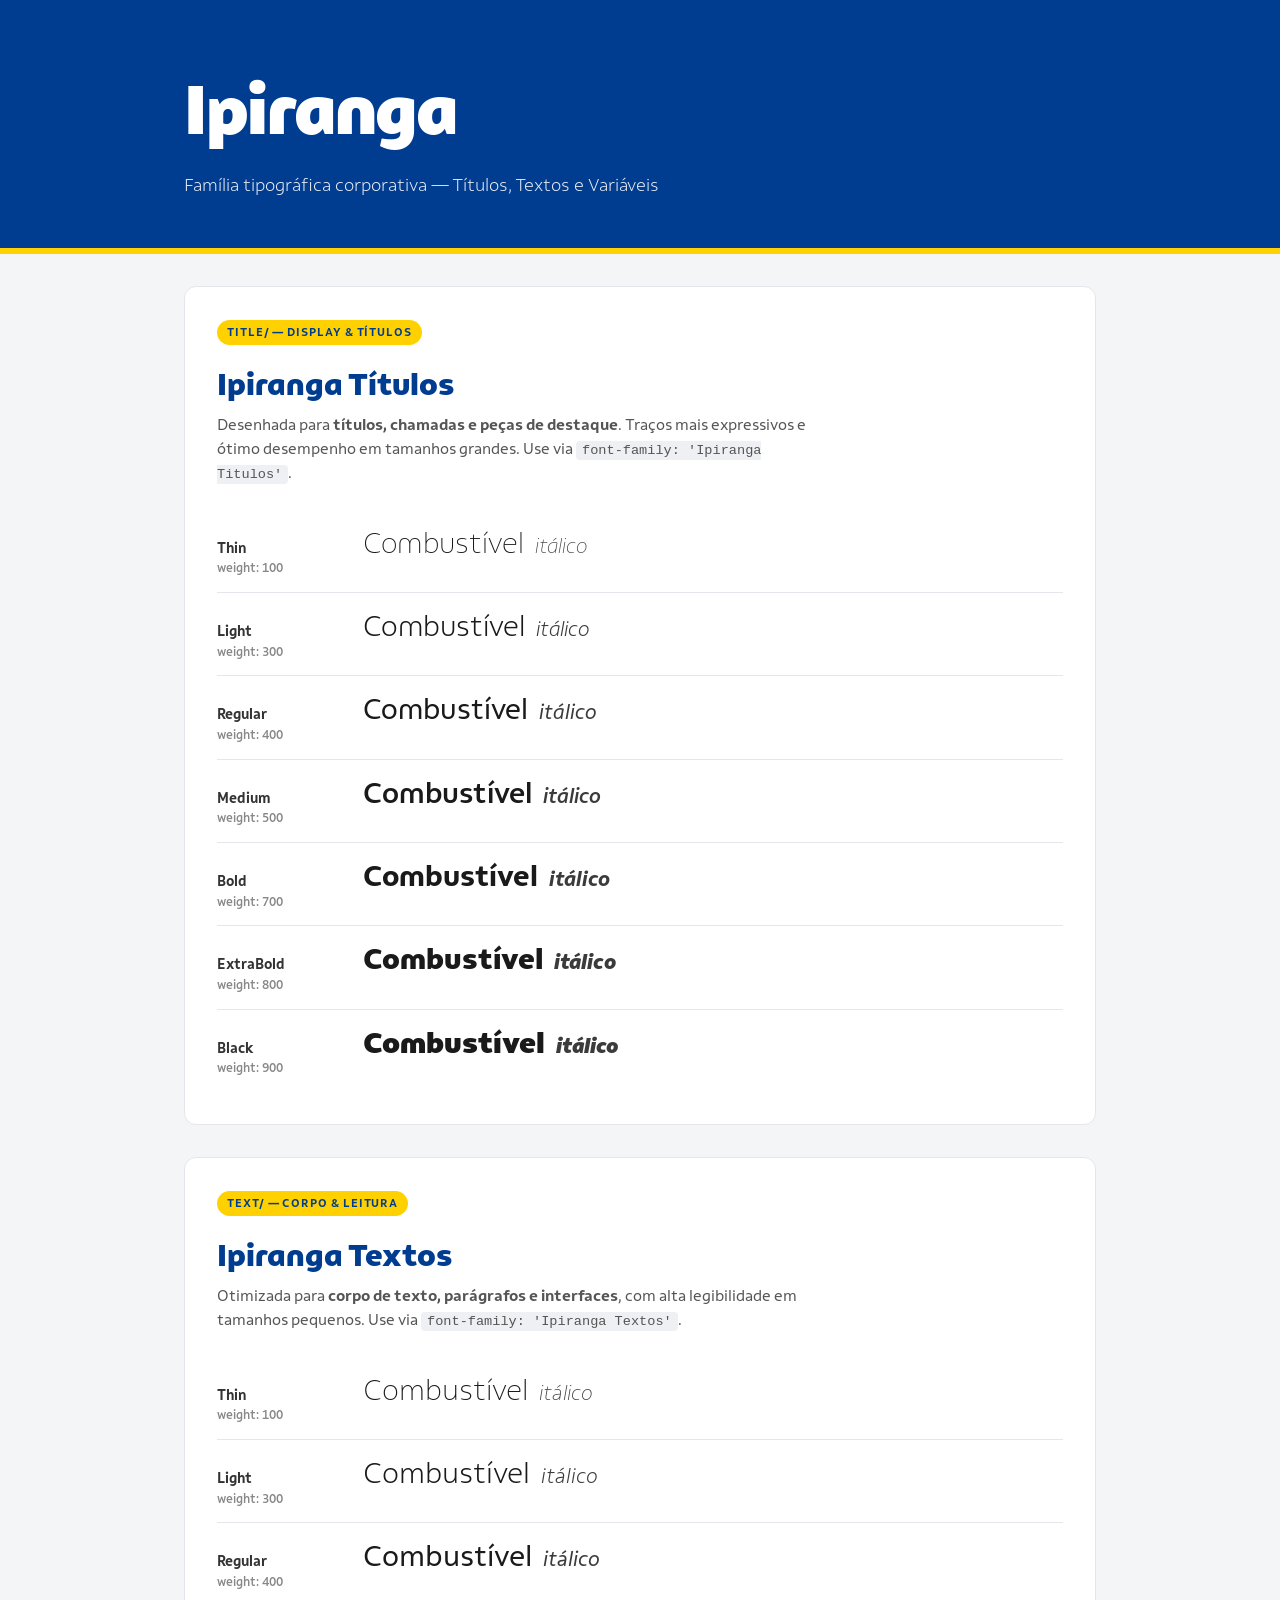
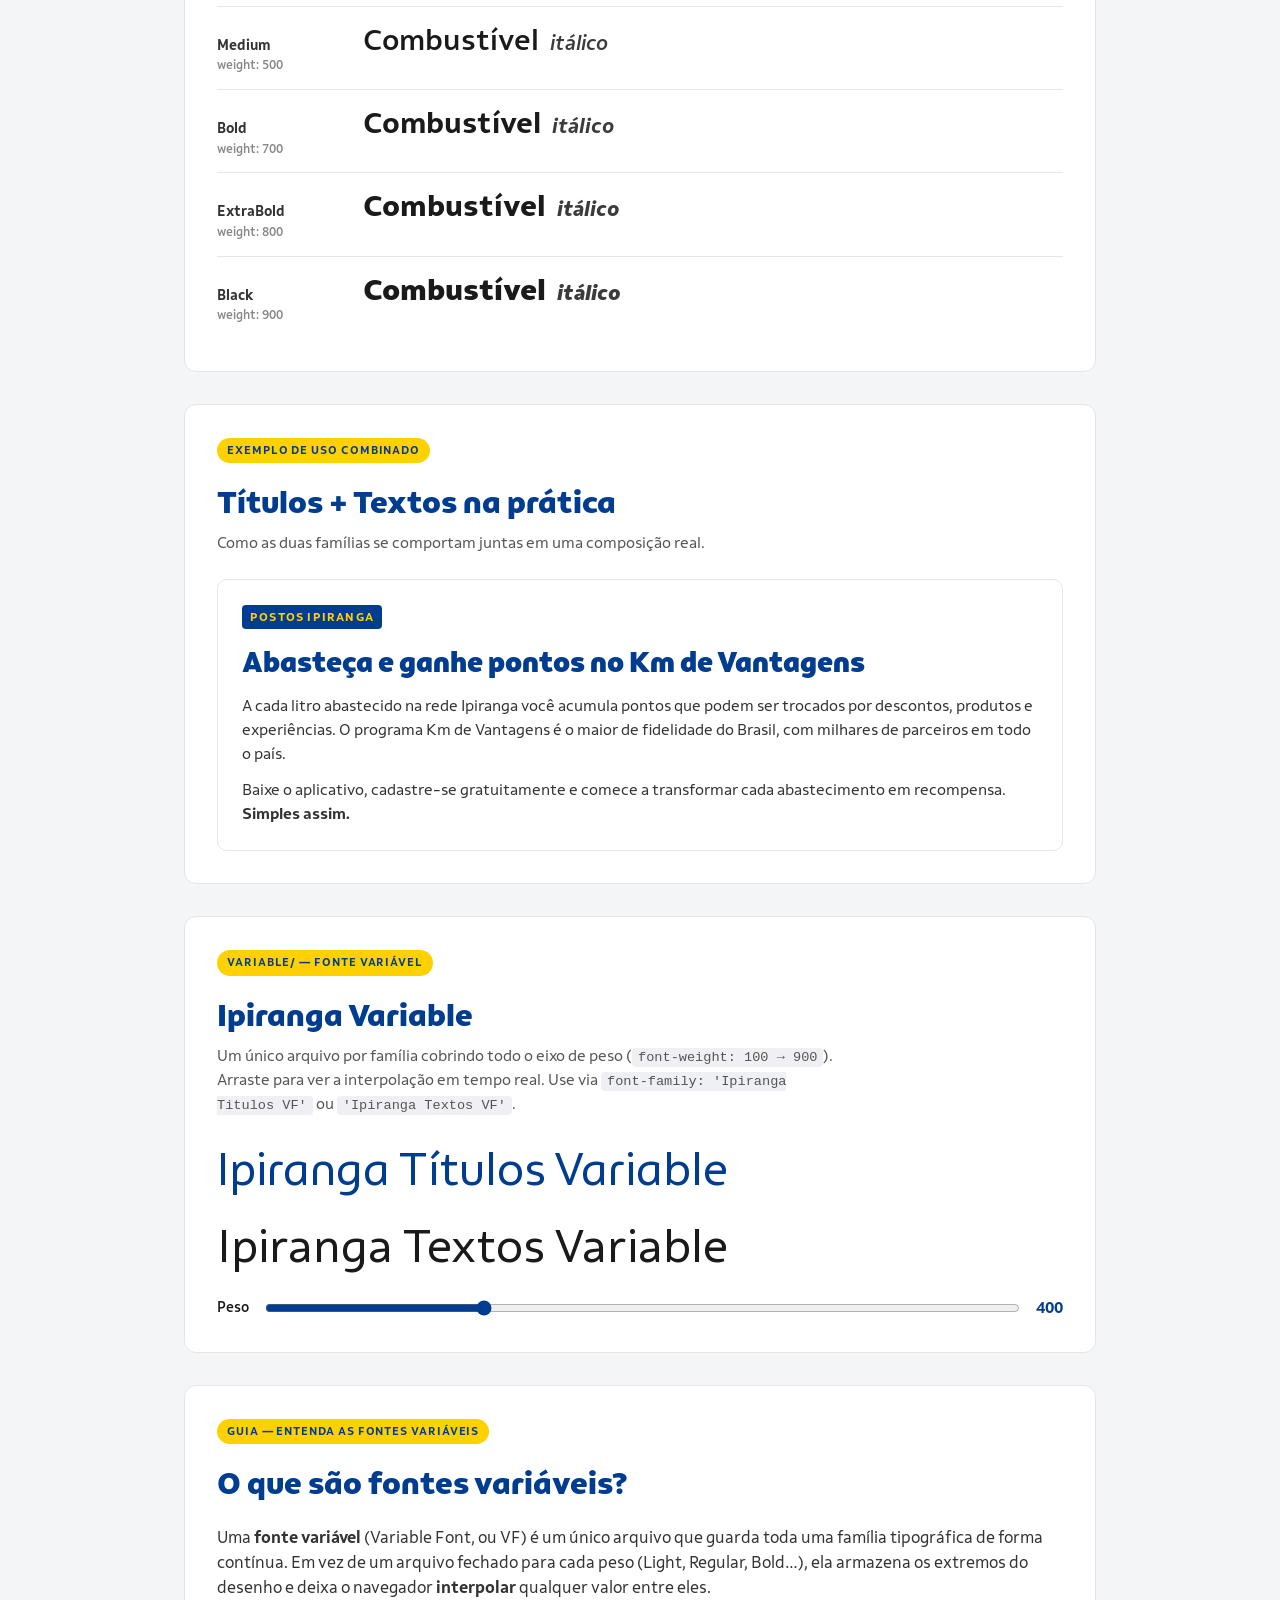
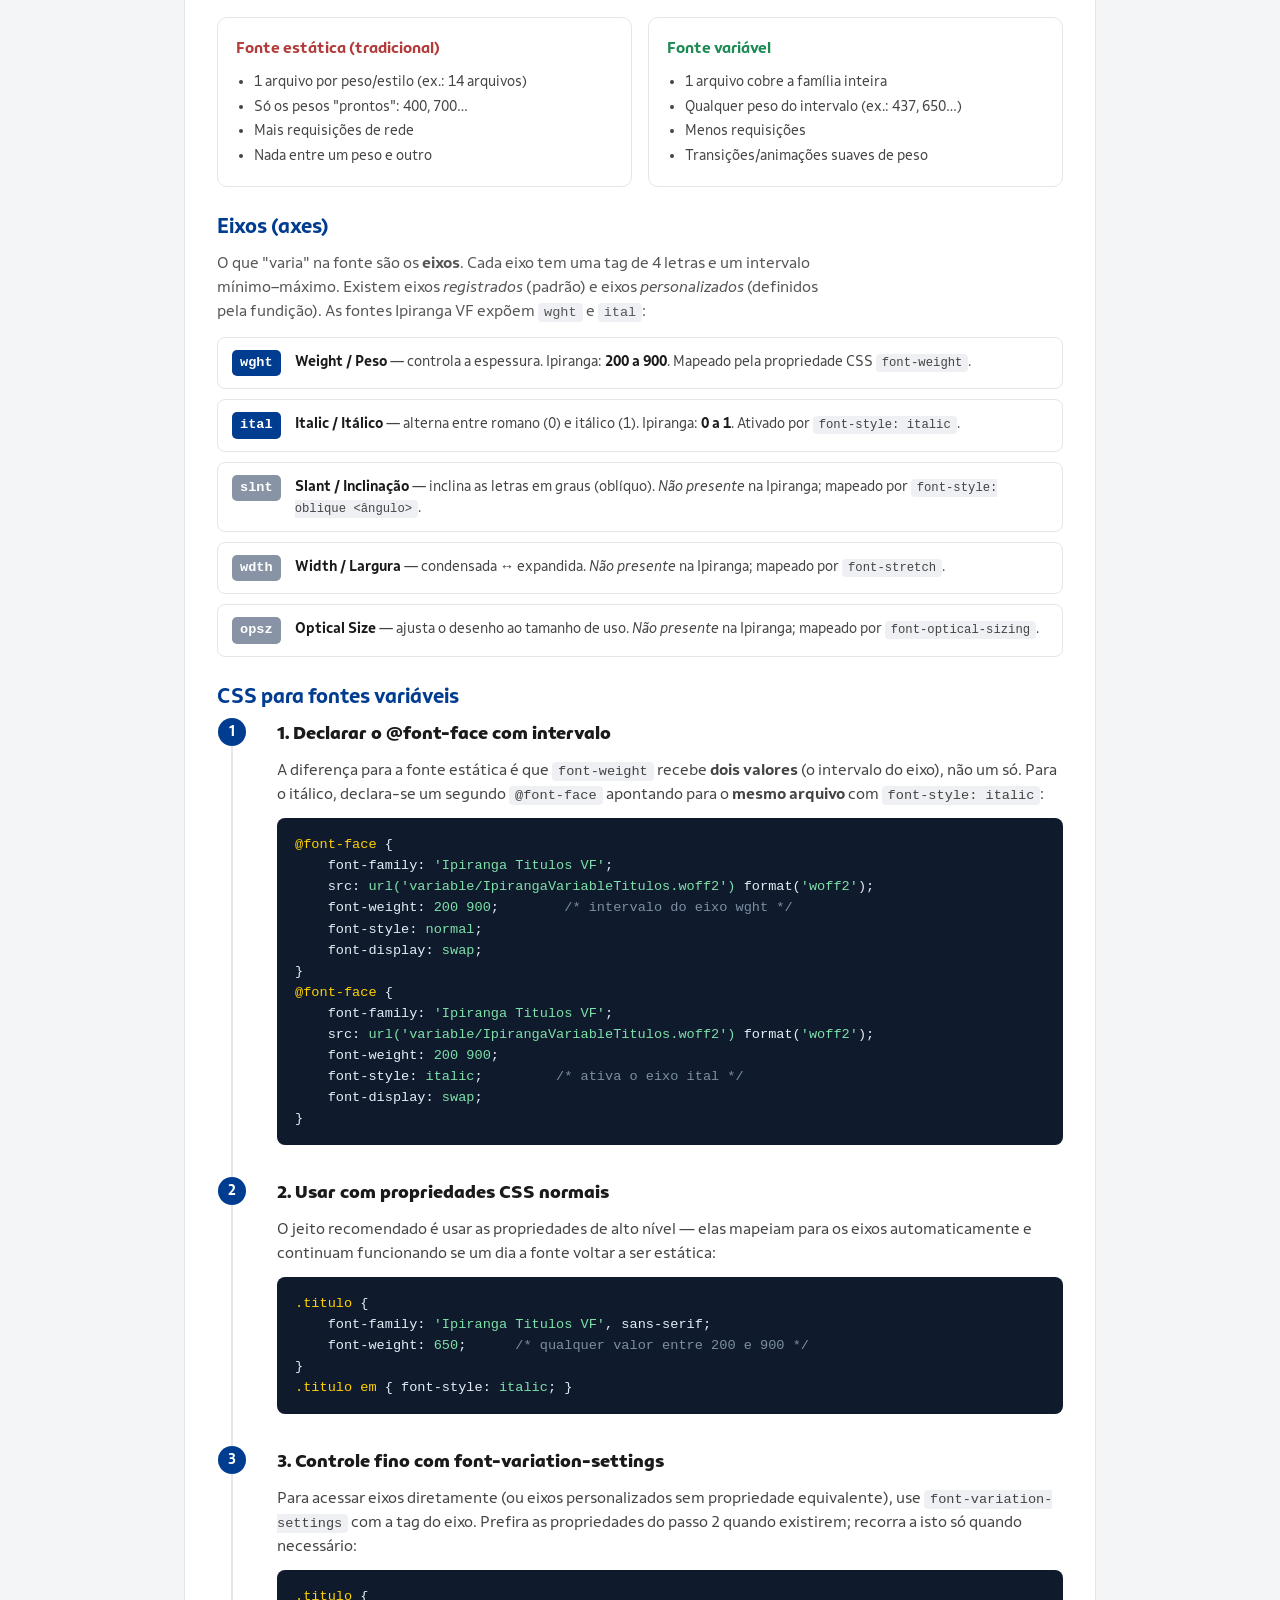
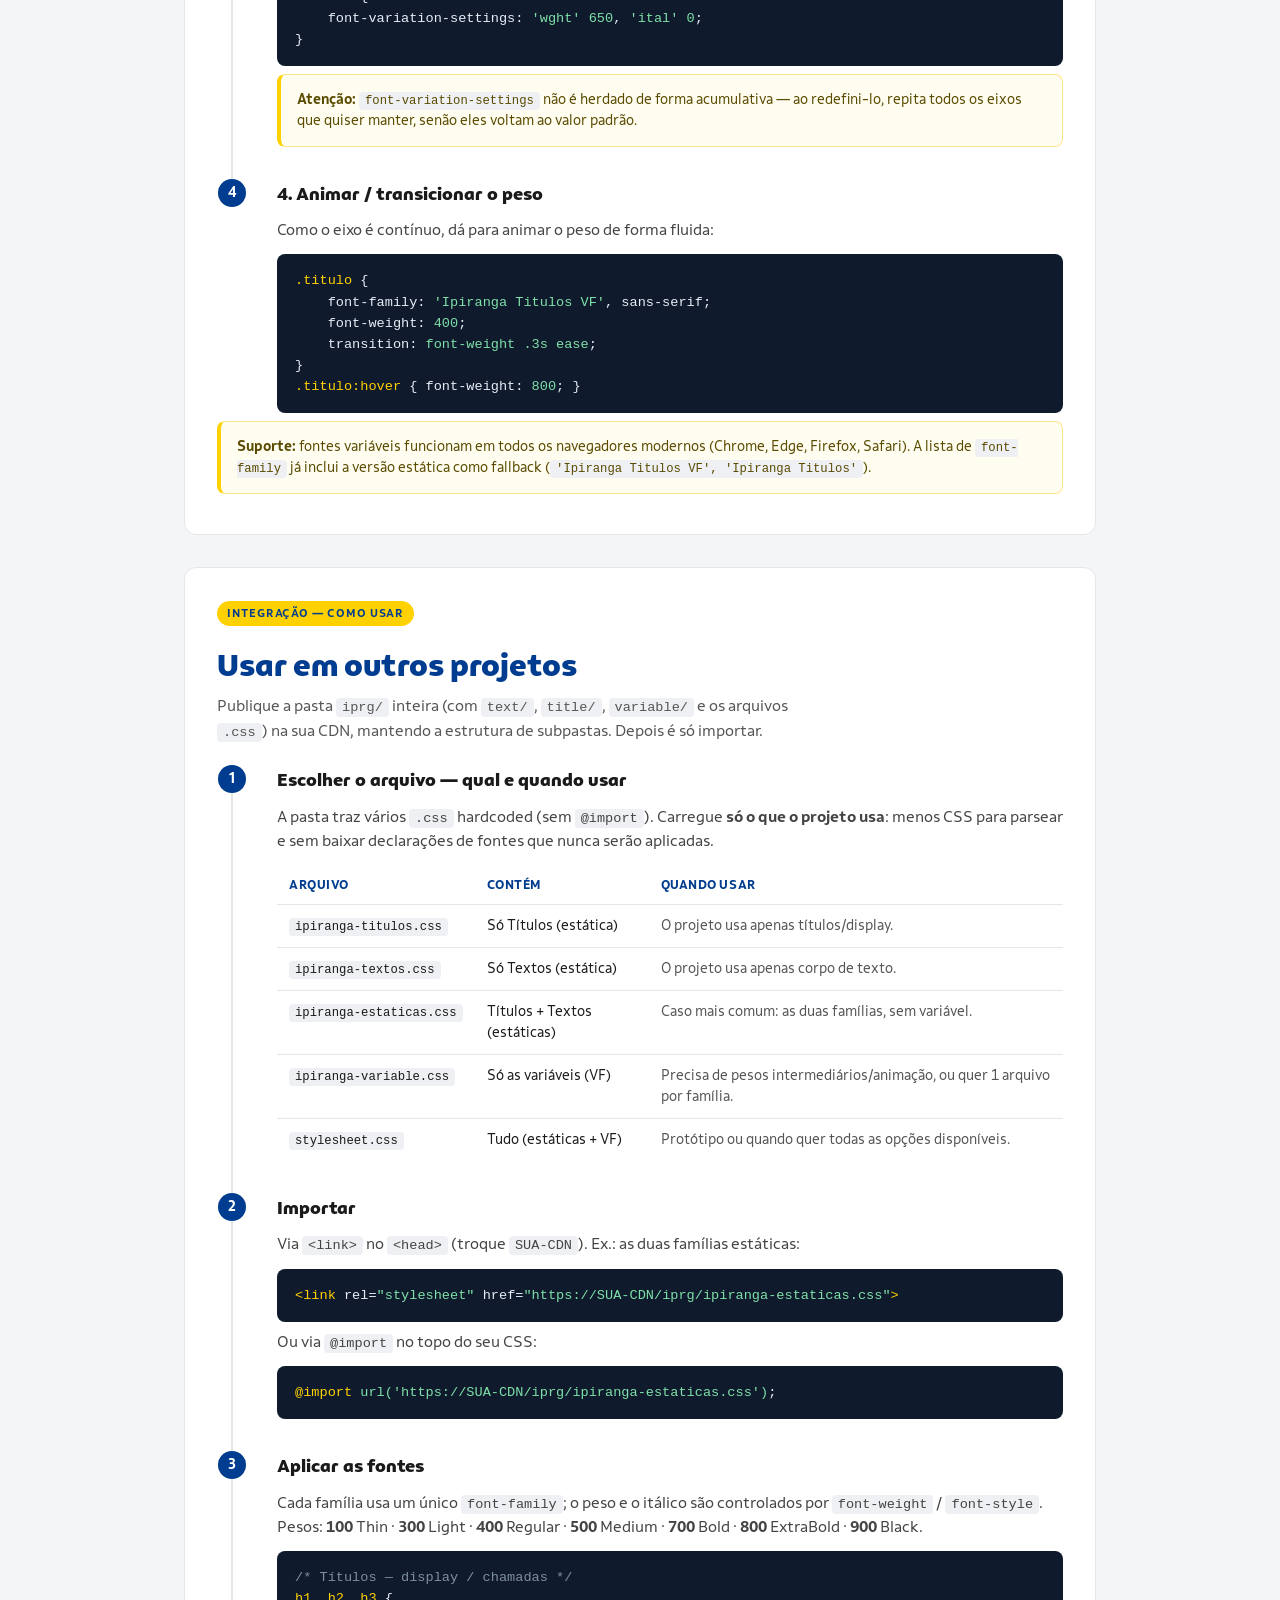
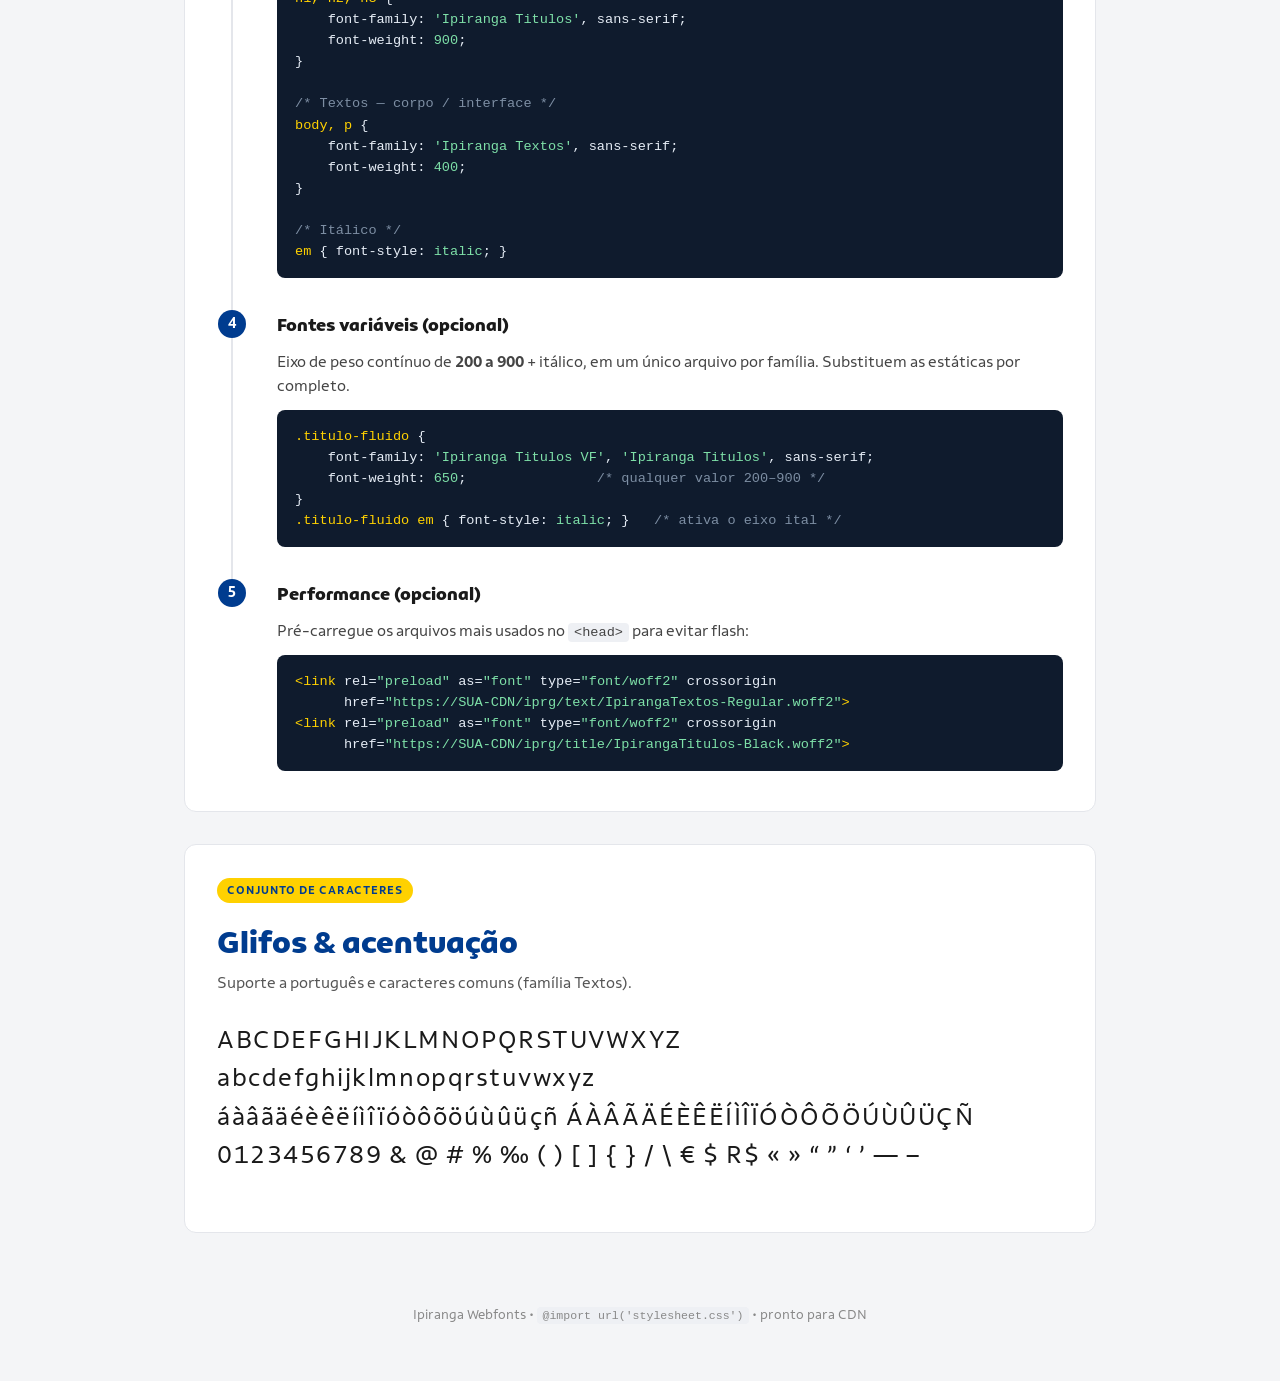
==== iprg/index.html @ effe6001 "add ipiranga webfonts (iprg) with CSS bundles and demo page - fontes estáticas Titulos + Textos (wof" ====
<!DOCTYPE html>
<html lang="pt-BR">
<head>
<meta charset="UTF-8">
<meta name="viewport" content="width=device-width, initial-scale=1.0">
<title>Ipiranga Webfonts — Amostra</title>
<link rel="stylesheet" href="stylesheet.css">
<style>
    :root {
        --ipiranga-azul: #003c8f;
        --ipiranga-amarelo: #ffd100;
        --cinza: #f4f5f7;
        --texto: #1a1a1a;
        --borda: #e4e6eb;
    }

    * { box-sizing: border-box; }

    body {
        margin: 0;
        background: var(--cinza);
        color: var(--texto);
        font-family: 'Ipiranga Textos', -apple-system, BlinkMacSystemFont, 'Segoe UI', sans-serif;
        line-height: 1.5;
    }

    .wrap { max-width: 960px; margin: 0 auto; padding: 0 24px; }

    /* ---------- Cabeçalho ---------- */
    header {
        background: var(--ipiranga-azul);
        color: #fff;
        padding: 56px 0 48px;
        border-bottom: 6px solid var(--ipiranga-amarelo);
    }
    header h1 {
        font-family: 'Ipiranga Titulos', sans-serif;
        font-weight: 900;
        font-size: clamp(2.5rem, 6vw, 4.5rem);
        margin: 0 0 8px;
        letter-spacing: -0.02em;
    }
    header p {
        font-weight: 300;
        font-size: 1.15rem;
        margin: 0;
        opacity: 0.9;
    }

    /* ---------- Seções ---------- */
    section {
        background: #fff;
        border: 1px solid var(--borda);
        border-radius: 12px;
        padding: 32px;
        margin: 32px 0;
    }
    .section-tag {
        display: inline-block;
        font-family: 'Ipiranga Textos', sans-serif;
        font-weight: 700;
        font-size: 0.72rem;
        text-transform: uppercase;
        letter-spacing: 0.08em;
        color: var(--ipiranga-azul);
        background: var(--ipiranga-amarelo);
        padding: 4px 10px;
        border-radius: 20px;
        margin-bottom: 16px;
    }
    section > h2 {
        font-family: 'Ipiranga Titulos', sans-serif;
        font-weight: 800;
        font-size: 2rem;
        margin: 0 0 4px;
        color: var(--ipiranga-azul);
    }
    .desc { color: #555; margin: 0 0 24px; max-width: 620px; }

    /* ---------- Linha de peso ---------- */
    .weight-row {
        display: flex;
        align-items: baseline;
        gap: 16px;
        padding: 14px 0;
        border-top: 1px solid var(--borda);
        flex-wrap: wrap;
    }
    .weight-row:first-of-type { border-top: none; }
    .weight-meta {
        flex: 0 0 130px;
        font-size: 0.78rem;
        color: #888;
        font-weight: 500;
    }
    .weight-meta strong { display: block; color: #333; font-size: 0.9rem; }
    .sample-title { font-family: 'Ipiranga Titulos', sans-serif; }
    .sample-text  { font-family: 'Ipiranga Textos', sans-serif; }
    .sample {
        flex: 1 1 300px;
        font-size: 1.9rem;
        line-height: 1.25;
        margin: 0;
    }
    .sample .it { font-style: italic; opacity: 0.85; margin-left: 0.5em; font-size: 0.7em; }

    /* ---------- Bloco de uso real ---------- */
    .usecase { display: grid; gap: 20px; }
    .card {
        border: 1px solid var(--borda);
        border-radius: 10px;
        padding: 24px;
    }
    .card h3 {
        font-family: 'Ipiranga Titulos', sans-serif;
        font-weight: 900;
        font-size: 1.8rem;
        color: var(--ipiranga-azul);
        margin: 0 0 10px;
    }
    .card .kicker {
        font-family: 'Ipiranga Titulos', sans-serif;
        font-weight: 700;
        text-transform: uppercase;
        letter-spacing: 0.1em;
        font-size: 0.75rem;
        color: var(--ipiranga-amarelo);
        background: var(--ipiranga-azul);
        display: inline-block;
        padding: 3px 8px;
        border-radius: 4px;
        margin-bottom: 12px;
    }
    .card p { font-family: 'Ipiranga Textos', sans-serif; margin: 0 0 12px; color: #333; }
    .card p:last-child { margin-bottom: 0; }

    /* ---------- Variável ---------- */
    .vf-demo { font-size: 3rem; line-height: 1.2; margin: 0 0 20px; }
    .vf-controls { display: flex; align-items: center; gap: 14px; flex-wrap: wrap; }
    .vf-controls label { font-weight: 500; font-size: 0.9rem; }
    .vf-controls input[type=range] { flex: 1 1 240px; accent-color: var(--ipiranga-azul); }
    .vf-value {
        font-weight: 700;
        font-variant-numeric: tabular-nums;
        min-width: 3ch;
        color: var(--ipiranga-azul);
    }
    .vf-textos  { font-family: 'Ipiranga Textos VF', 'Ipiranga Textos', sans-serif; }
    .vf-titulos { font-family: 'Ipiranga Titulos VF', 'Ipiranga Titulos', sans-serif; }

    /* ---------- Glifos ---------- */
    .glyphs { font-size: 1.6rem; letter-spacing: 0.06em; word-break: break-word; }

    footer {
        text-align: center;
        color: #888;
        font-size: 0.85rem;
        padding: 40px 0 60px;
    }
    code {
        background: #eef0f4;
        padding: 2px 6px;
        border-radius: 4px;
        font-family: 'SFMono-Regular', Consolas, monospace;
        font-size: 0.85em;
    }

    /* ---------- Bloco de instruções / código ---------- */
    .howto { counter-reset: step; }
    .howto .step {
        position: relative;
        padding: 0 0 24px 44px;
        border-left: 2px solid var(--borda);
        margin-left: 14px;
    }
    .howto .step:last-child { border-left-color: transparent; padding-bottom: 0; }
    .howto .step::before {
        counter-increment: step;
        content: counter(step);
        position: absolute;
        left: -15px;
        top: -2px;
        width: 28px;
        height: 28px;
        border-radius: 50%;
        background: var(--ipiranga-azul);
        color: #fff;
        font-family: 'Ipiranga Titulos', sans-serif;
        font-weight: 700;
        font-size: 0.9rem;
        display: flex;
        align-items: center;
        justify-content: center;
    }
    .howto h4 {
        font-family: 'Ipiranga Titulos', sans-serif;
        font-weight: 800;
        font-size: 1.15rem;
        margin: 2px 0 10px;
        color: var(--texto);
    }
    .howto p { margin: 0 0 12px; color: #444; }
    pre {
        background: #0f1b2d;
        color: #e6edf6;
        border-radius: 8px;
        padding: 16px 18px;
        overflow-x: auto;
        margin: 0 0 8px;
        font-size: 0.85rem;
        line-height: 1.55;
    }
    pre code {
        background: none;
        color: inherit;
        padding: 0;
        font-size: inherit;
    }
    pre .c { color: #7d8ea3; }   /* comentário */
    pre .k { color: #ffd100; }   /* palavra-chave / seletor */
    pre .s { color: #7ee0a8; }   /* string / valor */

    /* ---------- Tabela de arquivos ---------- */
    .files {
        width: 100%;
        border-collapse: collapse;
        margin: 0 0 8px;
        font-size: 0.9rem;
    }
    .files th, .files td {
        text-align: left;
        padding: 10px 12px;
        border-bottom: 1px solid var(--borda);
        vertical-align: top;
    }
    .files th {
        font-family: 'Ipiranga Titulos', sans-serif;
        font-weight: 700;
        color: var(--ipiranga-azul);
        font-size: 0.8rem;
        text-transform: uppercase;
        letter-spacing: 0.04em;
    }
    .files td code { white-space: nowrap; }
    .files tr:last-child td { border-bottom: none; }
    .files .when { color: #555; }

    /* ---------- Guia de fontes variáveis ---------- */
    .lead { font-size: 1.05rem; color: #333; }
    .cols {
        display: grid;
        grid-template-columns: 1fr 1fr;
        gap: 16px;
        margin: 4px 0 24px;
    }
    .cols .box {
        border: 1px solid var(--borda);
        border-radius: 10px;
        padding: 18px;
    }
    .cols .box h4 {
        font-family: 'Ipiranga Titulos', sans-serif;
        font-weight: 700;
        margin: 0 0 10px;
        font-size: 1rem;
    }
    .cols .bad h4 { color: #b23b3b; }
    .cols .good h4 { color: #1e8a55; }
    .cols ul { margin: 0; padding-left: 18px; color: #444; font-size: 0.9rem; line-height: 1.7; }
    .axis-list { display: grid; gap: 10px; margin: 0 0 24px; }
    .axis {
        display: flex;
        gap: 14px;
        align-items: baseline;
        padding: 12px 14px;
        border: 1px solid var(--borda);
        border-radius: 8px;
    }
    .axis .tag {
        font-family: 'SFMono-Regular', Consolas, monospace;
        font-weight: 700;
        background: var(--ipiranga-azul);
        color: #fff;
        padding: 3px 8px;
        border-radius: 5px;
        font-size: 0.85rem;
        flex: 0 0 auto;
    }
    .axis .tag.opt { background: #8894a6; }
    .axis .info { font-size: 0.9rem; color: #444; }
    .axis .info strong { color: var(--texto); }
    .callout {
        background: #fffdf0;
        border: 1px solid #ffe58a;
        border-left: 4px solid var(--ipiranga-amarelo);
        border-radius: 8px;
        padding: 14px 16px;
        font-size: 0.9rem;
        color: #5a4b00;
        margin: 0 0 8px;
    }
    @media (max-width: 640px) { .cols { grid-template-columns: 1fr; } }
</style>
</head>
<body>

<header>
    <div class="wrap">
        <h1>Ipiranga</h1>
        <p>Família tipográfica corporativa — Títulos, Textos e Variáveis</p>
    </div>
</header>

<div class="wrap">

    <!-- ============ TITULOS ============ -->
    <section>
        <span class="section-tag">title/ — display &amp; títulos</span>
        <h2>Ipiranga Títulos</h2>
        <p class="desc">
            Desenhada para <strong>títulos, chamadas e peças de destaque</strong>.
            Traços mais expressivos e ótimo desempenho em tamanhos grandes.
            Use via <code>font-family: 'Ipiranga Titulos'</code>.
        </p>

        <div class="weight-row">
            <div class="weight-meta"><strong>Thin</strong>weight: 100</div>
            <p class="sample sample-title" style="font-weight:100">Combustível<span class="it" style="font-weight:100">itálico</span></p>
        </div>
        <div class="weight-row">
            <div class="weight-meta"><strong>Light</strong>weight: 300</div>
            <p class="sample sample-title" style="font-weight:300">Combustível<span class="it" style="font-weight:300">itálico</span></p>
        </div>
        <div class="weight-row">
            <div class="weight-meta"><strong>Regular</strong>weight: 400</div>
            <p class="sample sample-title" style="font-weight:400">Combustível<span class="it" style="font-weight:400">itálico</span></p>
        </div>
        <div class="weight-row">
            <div class="weight-meta"><strong>Medium</strong>weight: 500</div>
            <p class="sample sample-title" style="font-weight:500">Combustível<span class="it" style="font-weight:500">itálico</span></p>
        </div>
        <div class="weight-row">
            <div class="weight-meta"><strong>Bold</strong>weight: 700</div>
            <p class="sample sample-title" style="font-weight:700">Combustível<span class="it" style="font-weight:700">itálico</span></p>
        </div>
        <div class="weight-row">
            <div class="weight-meta"><strong>ExtraBold</strong>weight: 800</div>
            <p class="sample sample-title" style="font-weight:800">Combustível<span class="it" style="font-weight:800">itálico</span></p>
        </div>
        <div class="weight-row">
            <div class="weight-meta"><strong>Black</strong>weight: 900</div>
            <p class="sample sample-title" style="font-weight:900">Combustível<span class="it" style="font-weight:900">itálico</span></p>
        </div>
    </section>

    <!-- ============ TEXTOS ============ -->
    <section>
        <span class="section-tag">text/ — corpo &amp; leitura</span>
        <h2>Ipiranga Textos</h2>
        <p class="desc">
            Otimizada para <strong>corpo de texto, parágrafos e interfaces</strong>,
            com alta legibilidade em tamanhos pequenos.
            Use via <code>font-family: 'Ipiranga Textos'</code>.
        </p>

        <div class="weight-row">
            <div class="weight-meta"><strong>Thin</strong>weight: 100</div>
            <p class="sample sample-text" style="font-weight:100">Combustível<span class="it" style="font-weight:100">itálico</span></p>
        </div>
        <div class="weight-row">
            <div class="weight-meta"><strong>Light</strong>weight: 300</div>
            <p class="sample sample-text" style="font-weight:300">Combustível<span class="it" style="font-weight:300">itálico</span></p>
        </div>
        <div class="weight-row">
            <div class="weight-meta"><strong>Regular</strong>weight: 400</div>
            <p class="sample sample-text" style="font-weight:400">Combustível<span class="it" style="font-weight:400">itálico</span></p>
        </div>
        <div class="weight-row">
            <div class="weight-meta"><strong>Medium</strong>weight: 500</div>
            <p class="sample sample-text" style="font-weight:500">Combustível<span class="it" style="font-weight:500">itálico</span></p>
        </div>
        <div class="weight-row">
            <div class="weight-meta"><strong>Bold</strong>weight: 700</div>
            <p class="sample sample-text" style="font-weight:700">Combustível<span class="it" style="font-weight:700">itálico</span></p>
        </div>
        <div class="weight-row">
            <div class="weight-meta"><strong>ExtraBold</strong>weight: 800</div>
            <p class="sample sample-text" style="font-weight:800">Combustível<span class="it" style="font-weight:800">itálico</span></p>
        </div>
        <div class="weight-row">
            <div class="weight-meta"><strong>Black</strong>weight: 900</div>
            <p class="sample sample-text" style="font-weight:900">Combustível<span class="it" style="font-weight:900">itálico</span></p>
        </div>
    </section>

    <!-- ============ USO REAL ============ -->
    <section>
        <span class="section-tag">exemplo de uso combinado</span>
        <h2>Títulos + Textos na prática</h2>
        <p class="desc">Como as duas famílias se comportam juntas em uma composição real.</p>

        <div class="usecase">
            <div class="card">
                <span class="kicker">Postos Ipiranga</span>
                <h3>Abasteça e ganhe pontos no Km de Vantagens</h3>
                <p>
                    A cada litro abastecido na rede Ipiranga você acumula pontos que podem ser
                    trocados por descontos, produtos e experiências. O programa Km de Vantagens é
                    o maior de fidelidade do Brasil, com milhares de parceiros em todo o país.
                </p>
                <p>
                    Baixe o aplicativo, cadastre-se gratuitamente e comece a transformar cada
                    abastecimento em recompensa. <strong>Simples assim.</strong>
                </p>
            </div>
        </div>
    </section>

    <!-- ============ VARIÁVEIS ============ -->
    <section>
        <span class="section-tag">variable/ — fonte variável</span>
        <h2>Ipiranga Variable</h2>
        <p class="desc">
            Um único arquivo por família cobrindo todo o eixo de peso
            (<code>font-weight: 100 → 900</code>). Arraste para ver a interpolação em tempo real.
            Use via <code>font-family: 'Ipiranga Titulos VF'</code> ou <code>'Ipiranga Textos VF'</code>.
        </p>

        <p class="vf-demo vf-titulos" id="vfTituloSample" style="font-weight:400; color:var(--ipiranga-azul)">
            Ipiranga Títulos Variable
        </p>
        <p class="vf-demo vf-textos" id="vfTextoSample" style="font-weight:400;">
            Ipiranga Textos Variable
        </p>

        <div class="vf-controls">
            <label for="vfWeight">Peso</label>
            <input type="range" id="vfWeight" min="200" max="900" step="1" value="400">
            <span class="vf-value" id="vfWeightVal">400</span>
        </div>
    </section>

    <!-- ============ GUIA: FONTES VARIÁVEIS ============ -->
    <section>
        <span class="section-tag">guia — entenda as fontes variáveis</span>
        <h2>O que são fontes variáveis?</h2>
        <p class="lead">
            Uma <strong>fonte variável</strong> (Variable Font, ou VF) é um único arquivo
            que guarda toda uma família tipográfica de forma contínua. Em vez de um arquivo
            fechado para cada peso (Light, Regular, Bold…), ela armazena os extremos do
            desenho e deixa o navegador <strong>interpolar</strong> qualquer valor entre eles.
        </p>

        <div class="cols">
            <div class="box bad">
                <h4>Fonte estática (tradicional)</h4>
                <ul>
                    <li>1 arquivo por peso/estilo (ex.: 14 arquivos)</li>
                    <li>Só os pesos "prontos": 400, 700…</li>
                    <li>Mais requisições de rede</li>
                    <li>Nada entre um peso e outro</li>
                </ul>
            </div>
            <div class="box good">
                <h4>Fonte variável</h4>
                <ul>
                    <li>1 arquivo cobre a família inteira</li>
                    <li>Qualquer peso do intervalo (ex.: 437, 650…)</li>
                    <li>Menos requisições</li>
                    <li>Transições/animações suaves de peso</li>
                </ul>
            </div>
        </div>

        <h3 style="font-family:'Ipiranga Titulos',sans-serif;color:var(--ipiranga-azul);font-size:1.3rem;margin:0 0 8px;">Eixos (axes)</h3>
        <p class="desc" style="margin-bottom:14px;">
            O que "varia" na fonte são os <strong>eixos</strong>. Cada eixo tem uma tag de 4
            letras e um intervalo mínimo–máximo. Existem eixos <em>registrados</em> (padrão) e
            eixos <em>personalizados</em> (definidos pela fundição). As fontes Ipiranga VF
            expõem <code>wght</code> e <code>ital</code>:
        </p>
        <div class="axis-list">
            <div class="axis">
                <span class="tag">wght</span>
                <span class="info"><strong>Weight / Peso</strong> — controla a espessura. Ipiranga: <strong>200 a 900</strong>. Mapeado pela propriedade CSS <code>font-weight</code>.</span>
            </div>
            <div class="axis">
                <span class="tag">ital</span>
                <span class="info"><strong>Italic / Itálico</strong> — alterna entre romano (0) e itálico (1). Ipiranga: <strong>0 a 1</strong>. Ativado por <code>font-style: italic</code>.</span>
            </div>
            <div class="axis">
                <span class="tag opt">slnt</span>
                <span class="info"><strong>Slant / Inclinação</strong> — inclina as letras em graus (oblíquo). <em>Não presente</em> na Ipiranga; mapeado por <code>font-style: oblique &lt;ângulo&gt;</code>.</span>
            </div>
            <div class="axis">
                <span class="tag opt">wdth</span>
                <span class="info"><strong>Width / Largura</strong> — condensada ↔ expandida. <em>Não presente</em> na Ipiranga; mapeado por <code>font-stretch</code>.</span>
            </div>
            <div class="axis">
                <span class="tag opt">opsz</span>
                <span class="info"><strong>Optical Size</strong> — ajusta o desenho ao tamanho de uso. <em>Não presente</em> na Ipiranga; mapeado por <code>font-optical-sizing</code>.</span>
            </div>
        </div>

        <h3 style="font-family:'Ipiranga Titulos',sans-serif;color:var(--ipiranga-azul);font-size:1.3rem;margin:8px 0 8px;">CSS para fontes variáveis</h3>

        <div class="howto">
            <div class="step">
                <h4>1. Declarar o @font-face com intervalo</h4>
                <p>
                    A diferença para a fonte estática é que <code>font-weight</code> recebe
                    <strong>dois valores</strong> (o intervalo do eixo), não um só. Para o
                    itálico, declara-se um segundo <code>@font-face</code> apontando para o
                    <strong>mesmo arquivo</strong> com <code>font-style: italic</code>:
                </p>
<pre><code><span class="k">@font-face</span> {
    font-family: <span class="s">'Ipiranga Titulos VF'</span>;
    src: <span class="s">url('variable/IpirangaVariableTitulos.woff2')</span> format(<span class="s">'woff2'</span>);
    font-weight: <span class="s">200 900</span>;        <span class="c">/* intervalo do eixo wght */</span>
    font-style: <span class="s">normal</span>;
    font-display: <span class="s">swap</span>;
}
<span class="k">@font-face</span> {
    font-family: <span class="s">'Ipiranga Titulos VF'</span>;
    src: <span class="s">url('variable/IpirangaVariableTitulos.woff2')</span> format(<span class="s">'woff2'</span>);
    font-weight: <span class="s">200 900</span>;
    font-style: <span class="s">italic</span>;         <span class="c">/* ativa o eixo ital */</span>
    font-display: <span class="s">swap</span>;
}</code></pre>
            </div>

            <div class="step">
                <h4>2. Usar com propriedades CSS normais</h4>
                <p>
                    O jeito recomendado é usar as propriedades de alto nível — elas mapeiam
                    para os eixos automaticamente e continuam funcionando se um dia a fonte
                    voltar a ser estática:
                </p>
<pre><code><span class="k">.titulo</span> {
    font-family: <span class="s">'Ipiranga Titulos VF'</span>, sans-serif;
    font-weight: <span class="s">650</span>;      <span class="c">/* qualquer valor entre 200 e 900 */</span>
}
<span class="k">.titulo em</span> { font-style: <span class="s">italic</span>; }</code></pre>
            </div>

            <div class="step">
                <h4>3. Controle fino com font-variation-settings</h4>
                <p>
                    Para acessar eixos diretamente (ou eixos personalizados sem propriedade
                    equivalente), use <code>font-variation-settings</code> com a tag do eixo.
                    Prefira as propriedades do passo 2 quando existirem; recorra a isto só
                    quando necessário:
                </p>
<pre><code><span class="k">.titulo</span> {
    font-variation-settings: <span class="s">'wght' 650</span>, <span class="s">'ital' 0</span>;
}</code></pre>
                <div class="callout">
                    <strong>Atenção:</strong> <code>font-variation-settings</code> não é
                    herdado de forma acumulativa — ao redefini-lo, repita todos os eixos que
                    quiser manter, senão eles voltam ao valor padrão.
                </div>
            </div>

            <div class="step">
                <h4>4. Animar / transicionar o peso</h4>
                <p>Como o eixo é contínuo, dá para animar o peso de forma fluida:</p>
<pre><code><span class="k">.titulo</span> {
    font-family: <span class="s">'Ipiranga Titulos VF'</span>, sans-serif;
    font-weight: <span class="s">400</span>;
    transition: <span class="s">font-weight .3s ease</span>;
}
<span class="k">.titulo:hover</span> { font-weight: <span class="s">800</span>; }</code></pre>
            </div>
        </div>

        <div class="callout" style="margin-top:8px;">
            <strong>Suporte:</strong> fontes variáveis funcionam em todos os navegadores
            modernos (Chrome, Edge, Firefox, Safari). A lista de <code>font-family</code>
            já inclui a versão estática como fallback (<code>'Ipiranga Titulos VF', 'Ipiranga Titulos'</code>).
        </div>
    </section>

    <!-- ============ COMO USAR ============ -->
    <section>
        <span class="section-tag">integração — como usar</span>
        <h2>Usar em outros projetos</h2>
        <p class="desc">
            Publique a pasta <code>iprg/</code> inteira (com <code>text/</code>,
            <code>title/</code>, <code>variable/</code> e os arquivos <code>.css</code>)
            na sua CDN, mantendo a estrutura de subpastas. Depois é só importar.
        </p>

        <div class="howto">

            <div class="step">
                <h4>Escolher o arquivo — qual e quando usar</h4>
                <p>
                    A pasta traz vários <code>.css</code> hardcoded (sem <code>@import</code>).
                    Carregue <strong>só o que o projeto usa</strong>: menos CSS para parsear
                    e sem baixar declarações de fontes que nunca serão aplicadas.
                </p>
                <table class="files">
                    <thead>
                        <tr><th>Arquivo</th><th>Contém</th><th>Quando usar</th></tr>
                    </thead>
                    <tbody>
                        <tr>
                            <td><code>ipiranga-titulos.css</code></td>
                            <td>Só Títulos (estática)</td>
                            <td class="when">O projeto usa apenas títulos/display.</td>
                        </tr>
                        <tr>
                            <td><code>ipiranga-textos.css</code></td>
                            <td>Só Textos (estática)</td>
                            <td class="when">O projeto usa apenas corpo de texto.</td>
                        </tr>
                        <tr>
                            <td><code>ipiranga-estaticas.css</code></td>
                            <td>Títulos + Textos (estáticas)</td>
                            <td class="when">Caso mais comum: as duas famílias, sem variável.</td>
                        </tr>
                        <tr>
                            <td><code>ipiranga-variable.css</code></td>
                            <td>Só as variáveis (VF)</td>
                            <td class="when">Precisa de pesos intermediários/animação, ou quer 1 arquivo por família.</td>
                        </tr>
                        <tr>
                            <td><code>stylesheet.css</code></td>
                            <td>Tudo (estáticas + VF)</td>
                            <td class="when">Protótipo ou quando quer todas as opções disponíveis.</td>
                        </tr>
                    </tbody>
                </table>
            </div>

            <div class="step">
                <h4>Importar</h4>
                <p>Via <code>&lt;link&gt;</code> no <code>&lt;head&gt;</code> (troque <code>SUA-CDN</code>). Ex.: as duas famílias estáticas:</p>
<pre><code><span class="k">&lt;link</span> rel=<span class="s">"stylesheet"</span> href=<span class="s">"https://SUA-CDN/iprg/ipiranga-estaticas.css"</span><span class="k">&gt;</span></code></pre>
                <p>Ou via <code>@import</code> no topo do seu CSS:</p>
<pre><code><span class="k">@import</span> <span class="s">url('https://SUA-CDN/iprg/ipiranga-estaticas.css')</span>;</code></pre>
            </div>

            <div class="step">
                <h4>Aplicar as fontes</h4>
                <p>
                    Cada família usa um único <code>font-family</code>; o peso e o itálico
                    são controlados por <code>font-weight</code> / <code>font-style</code>.
                    Pesos: <strong>100</strong> Thin · <strong>300</strong> Light ·
                    <strong>400</strong> Regular · <strong>500</strong> Medium ·
                    <strong>700</strong> Bold · <strong>800</strong> ExtraBold ·
                    <strong>900</strong> Black.
                </p>
<pre><code><span class="c">/* Títulos — display / chamadas */</span>
<span class="k">h1, h2, h3</span> {
    font-family: <span class="s">'Ipiranga Titulos'</span>, sans-serif;
    font-weight: <span class="s">900</span>;
}

<span class="c">/* Textos — corpo / interface */</span>
<span class="k">body, p</span> {
    font-family: <span class="s">'Ipiranga Textos'</span>, sans-serif;
    font-weight: <span class="s">400</span>;
}

<span class="c">/* Itálico */</span>
<span class="k">em</span> { font-style: <span class="s">italic</span>; }</code></pre>
            </div>

            <div class="step">
                <h4>Fontes variáveis (opcional)</h4>
                <p>
                    Eixo de peso contínuo de <strong>200 a 900</strong> + itálico, em um
                    único arquivo por família. Substituem as estáticas por completo.
                </p>
<pre><code><span class="k">.titulo-fluido</span> {
    font-family: <span class="s">'Ipiranga Titulos VF'</span>, <span class="s">'Ipiranga Titulos'</span>, sans-serif;
    font-weight: <span class="s">650</span>;                <span class="c">/* qualquer valor 200–900 */</span>
}
<span class="k">.titulo-fluido em</span> { font-style: <span class="s">italic</span>; }   <span class="c">/* ativa o eixo ital */</span></code></pre>
            </div>

            <div class="step">
                <h4>Performance (opcional)</h4>
                <p>Pré-carregue os arquivos mais usados no <code>&lt;head&gt;</code> para evitar flash:</p>
<pre><code><span class="k">&lt;link</span> rel=<span class="s">"preload"</span> as=<span class="s">"font"</span> type=<span class="s">"font/woff2"</span> crossorigin
      href=<span class="s">"https://SUA-CDN/iprg/text/IpirangaTextos-Regular.woff2"</span><span class="k">&gt;</span>
<span class="k">&lt;link</span> rel=<span class="s">"preload"</span> as=<span class="s">"font"</span> type=<span class="s">"font/woff2"</span> crossorigin
      href=<span class="s">"https://SUA-CDN/iprg/title/IpirangaTitulos-Black.woff2"</span><span class="k">&gt;</span></code></pre>
            </div>

        </div>
    </section>

    <!-- ============ GLIFOS ============ -->
    <section>
        <span class="section-tag">conjunto de caracteres</span>
        <h2>Glifos &amp; acentuação</h2>
        <p class="desc">Suporte a português e caracteres comuns (família Textos).</p>
        <p class="glyphs sample-text" style="font-weight:400">
            ABCDEFGHIJKLMNOPQRSTUVWXYZ<br>
            abcdefghijklmnopqrstuvwxyz<br>
            áàâãäéèêëíìîïóòôõöúùûüçñ ÁÀÂÃÄÉÈÊËÍÌÎÏÓÒÔÕÖÚÙÛÜÇÑ<br>
            0123456789 &amp; @ # % ‰ ( ) [ ] { } / \ € $ R$ « » “ ” ‘ ’ — –
        </p>
    </section>

</div>

<footer>
    <div class="wrap">
        Ipiranga Webfonts • <code>@import url('stylesheet.css')</code> • pronto para CDN
    </div>
</footer>

<script>
    var slider = document.getElementById('vfWeight');
    var val = document.getElementById('vfWeightVal');
    var t1 = document.getElementById('vfTituloSample');
    var t2 = document.getElementById('vfTextoSample');
    slider.addEventListener('input', function () {
        var w = this.value;
        val.textContent = w;
        t1.style.fontWeight = w;
        t2.style.fontWeight = w;
    });
</script>

</body>
</html>
---- iprg/stylesheet.css ----
/* ==========================================================================
   Ipiranga Webfonts — pacote completo (todas as fontes em um arquivo)
   --------------------------------------------------------------------------
   Contém TODAS as fontes hardcoded (sem @import):
     'Ipiranga Titulos'      -> estática, títulos/display   (title/)
     'Ipiranga Textos'       -> estática, corpo/leitura     (text/)
     'Ipiranga Titulos VF'   -> variável, 200–900 + ital    (variable/)
     'Ipiranga Textos VF'    -> variável, 200–900 + ital    (variable/)

   Para carregar só uma família, use os arquivos modulares:
     ipiranga-titulos.css · ipiranga-textos.css · ipiranga-variable.css

   Importar via CDN:
     <link rel="stylesheet" href="https://SUA-CDN/iprg/stylesheet.css">
   ========================================================================== */


/* =========================================================================
   IPIRANGA TITULOS  (title/)  —  font-family: 'Ipiranga Titulos'
   ========================================================================= */

@font-face {
    font-family: 'Ipiranga Titulos';
    src: url('title/IpirangaTitulos-Thin.woff2') format('woff2'),
         url('title/IpirangaTitulos-Thin.woff') format('woff');
    font-weight: 100;
    font-style: normal;
    font-display: swap;
}
@font-face {
    font-family: 'Ipiranga Titulos';
    src: url('title/IpirangaTitulos-ThinItalic.woff2') format('woff2'),
         url('title/IpirangaTitulos-ThinItalic.woff') format('woff');
    font-weight: 100;
    font-style: italic;
    font-display: swap;
}

@font-face {
    font-family: 'Ipiranga Titulos';
    src: url('title/IpirangaTitulos-Light.woff2') format('woff2'),
         url('title/IpirangaTitulos-Light.woff') format('woff');
    font-weight: 300;
    font-style: normal;
    font-display: swap;
}
@font-face {
    font-family: 'Ipiranga Titulos';
    src: url('title/IpirangaTitulos-LightItalic.woff2') format('woff2'),
         url('title/IpirangaTitulos-LightItalic.woff') format('woff');
    font-weight: 300;
    font-style: italic;
    font-display: swap;
}

@font-face {
    font-family: 'Ipiranga Titulos';
    src: url('title/IpirangaTitulos-Regular.woff2') format('woff2'),
         url('title/IpirangaTitulos-Regular.woff') format('woff');
    font-weight: 400;
    font-style: normal;
    font-display: swap;
}
@font-face {
    font-family: 'Ipiranga Titulos';
    src: url('title/IpirangaTitulos-Italic.woff2') format('woff2'),
         url('title/IpirangaTitulos-Italic.woff') format('woff');
    font-weight: 400;
    font-style: italic;
    font-display: swap;
}

@font-face {
    font-family: 'Ipiranga Titulos';
    src: url('title/IpirangaTitulos-Medium.woff2') format('woff2'),
         url('title/IpirangaTitulos-Medium.woff') format('woff');
    font-weight: 500;
    font-style: normal;
    font-display: swap;
}
@font-face {
    font-family: 'Ipiranga Titulos';
    src: url('title/IpirangaTitulos-MediumItalic.woff2') format('woff2'),
         url('title/IpirangaTitulos-MediumItalic.woff') format('woff');
    font-weight: 500;
    font-style: italic;
    font-display: swap;
}

@font-face {
    font-family: 'Ipiranga Titulos';
    src: url('title/IpirangaTitulos-Bold.woff2') format('woff2'),
         url('title/IpirangaTitulos-Bold.woff') format('woff');
    font-weight: 700;
    font-style: normal;
    font-display: swap;
}
@font-face {
    font-family: 'Ipiranga Titulos';
    src: url('title/IpirangaTitulos-BoldItalic.woff2') format('woff2'),
         url('title/IpirangaTitulos-BoldItalic.woff') format('woff');
    font-weight: 700;
    font-style: italic;
    font-display: swap;
}

@font-face {
    font-family: 'Ipiranga Titulos';
    src: url('title/IpirangaTitulos-ExtraBold.woff2') format('woff2'),
         url('title/IpirangaTitulos-ExtraBold.woff') format('woff');
    font-weight: 800;
    font-style: normal;
    font-display: swap;
}
@font-face {
    font-family: 'Ipiranga Titulos';
    src: url('title/IpirangaTitulos-ExtraBoldItalic.woff2') format('woff2'),
         url('title/IpirangaTitulos-ExtraBoldItalic.woff') format('woff');
    font-weight: 800;
    font-style: italic;
    font-display: swap;
}

@font-face {
    font-family: 'Ipiranga Titulos';
    src: url('title/IpirangaTitulos-Black.woff2') format('woff2'),
         url('title/IpirangaTitulos-Black.woff') format('woff');
    font-weight: 900;
    font-style: normal;
    font-display: swap;
}
@font-face {
    font-family: 'Ipiranga Titulos';
    src: url('title/IpirangaTitulos-BlackItalic.woff2') format('woff2'),
         url('title/IpirangaTitulos-BlackItalic.woff') format('woff');
    font-weight: 900;
    font-style: italic;
    font-display: swap;
}


/* =========================================================================
   IPIRANGA TEXTOS  (text/)  —  font-family: 'Ipiranga Textos'
   ========================================================================= */

@font-face {
    font-family: 'Ipiranga Textos';
    src: url('text/IpirangaTextos-Thin.woff2') format('woff2'),
         url('text/IpirangaTextos-Thin.woff') format('woff');
    font-weight: 100;
    font-style: normal;
    font-display: swap;
}
@font-face {
    font-family: 'Ipiranga Textos';
    src: url('text/IpirangaTextos-ThinItalic.woff2') format('woff2'),
         url('text/IpirangaTextos-ThinItalic.woff') format('woff');
    font-weight: 100;
    font-style: italic;
    font-display: swap;
}

@font-face {
    font-family: 'Ipiranga Textos';
    src: url('text/IpirangaTextos-Light.woff2') format('woff2'),
         url('text/IpirangaTextos-Light.woff') format('woff');
    font-weight: 300;
    font-style: normal;
    font-display: swap;
}
@font-face {
    font-family: 'Ipiranga Textos';
    src: url('text/IpirangaTextos-LightItalic.woff2') format('woff2'),
         url('text/IpirangaTextos-LightItalic.woff') format('woff');
    font-weight: 300;
    font-style: italic;
    font-display: swap;
}

@font-face {
    font-family: 'Ipiranga Textos';
    src: url('text/IpirangaTextos-Regular.woff2') format('woff2'),
         url('text/IpirangaTextos-Regular.woff') format('woff');
    font-weight: 400;
    font-style: normal;
    font-display: swap;
}
@font-face {
    font-family: 'Ipiranga Textos';
    src: url('text/IpirangaTextos-Italic.woff2') format('woff2'),
         url('text/IpirangaTextos-Italic.woff') format('woff');
    font-weight: 400;
    font-style: italic;
    font-display: swap;
}

@font-face {
    font-family: 'Ipiranga Textos';
    src: url('text/IpirangaTextos-Medium.woff2') format('woff2'),
         url('text/IpirangaTextos-Medium.woff') format('woff');
    font-weight: 500;
    font-style: normal;
    font-display: swap;
}
@font-face {
    font-family: 'Ipiranga Textos';
    src: url('text/IpirangaTextos-MediumItalic.woff2') format('woff2'),
         url('text/IpirangaTextos-MediumItalic.woff') format('woff');
    font-weight: 500;
    font-style: italic;
    font-display: swap;
}

@font-face {
    font-family: 'Ipiranga Textos';
    src: url('text/IpirangaTextos-Bold.woff2') format('woff2'),
         url('text/IpirangaTextos-Bold.woff') format('woff');
    font-weight: 700;
    font-style: normal;
    font-display: swap;
}
@font-face {
    font-family: 'Ipiranga Textos';
    src: url('text/IpirangaTextos-BoldItalic.woff2') format('woff2'),
         url('text/IpirangaTextos-BoldItalic.woff') format('woff');
    font-weight: 700;
    font-style: italic;
    font-display: swap;
}

@font-face {
    font-family: 'Ipiranga Textos';
    src: url('text/IpirangaTextos-ExtraBold.woff2') format('woff2'),
         url('text/IpirangaTextos-ExtraBold.woff') format('woff');
    font-weight: 800;
    font-style: normal;
    font-display: swap;
}
@font-face {
    font-family: 'Ipiranga Textos';
    src: url('text/IpirangaTextos-ExtraBoldItalic.woff2') format('woff2'),
         url('text/IpirangaTextos-ExtraBoldItalic.woff') format('woff');
    font-weight: 800;
    font-style: italic;
    font-display: swap;
}

@font-face {
    font-family: 'Ipiranga Textos';
    src: url('text/IpirangaTextos-Black.woff2') format('woff2'),
         url('text/IpirangaTextos-Black.woff') format('woff');
    font-weight: 900;
    font-style: normal;
    font-display: swap;
}
@font-face {
    font-family: 'Ipiranga Textos';
    src: url('text/IpirangaTextos-BlackItalic.woff2') format('woff2'),
         url('text/IpirangaTextos-BlackItalic.woff') format('woff');
    font-weight: 900;
    font-style: italic;
    font-display: swap;
}


/* =========================================================================
   FONTES VARIÁVEIS  (variable/)
   eixo wght: 200–900 · eixo ital: 0–1 (via font-style: italic)
   'Ipiranga Textos VF' · 'Ipiranga Titulos VF'
   ========================================================================= */

@font-face {
    font-family: 'Ipiranga Textos VF';
    src: url('variable/IpirangaVariableTextos.woff2') format('woff2');
    font-weight: 200 900;
    font-style: normal;
    font-display: swap;
}
@font-face {
    font-family: 'Ipiranga Textos VF';
    src: url('variable/IpirangaVariableTextos.woff2') format('woff2');
    font-weight: 200 900;
    font-style: italic;
    font-display: swap;
}

@font-face {
    font-family: 'Ipiranga Titulos VF';
    src: url('variable/IpirangaVariableTitulos.woff2') format('woff2');
    font-weight: 200 900;
    font-style: normal;
    font-display: swap;
}
@font-face {
    font-family: 'Ipiranga Titulos VF';
    src: url('variable/IpirangaVariableTitulos.woff2') format('woff2');
    font-weight: 200 900;
    font-style: italic;
    font-display: swap;
}


/* =========================================================================
   COMO USAR EM OUTROS PROJETOS
   -------------------------------------------------------------------------
   1) IMPORTAR (troque SUA-CDN pela URL real da CDN)

      Tudo de uma vez (este arquivo):
         <link rel="stylesheet" href="https://SUA-CDN/iprg/stylesheet.css">

      Ou só o que precisar (arquivos modulares):
         <link rel="stylesheet" href="https://SUA-CDN/iprg/ipiranga-titulos.css">
         <link rel="stylesheet" href="https://SUA-CDN/iprg/ipiranga-textos.css">
         <link rel="stylesheet" href="https://SUA-CDN/iprg/ipiranga-variable.css">

   2) APLICAR — ESTÁTICAS
      Cada família usa UM font-family; peso e itálico por
      font-weight / font-style.

         h1, h2, h3 { font-family: 'Ipiranga Titulos', sans-serif; font-weight: 900; }
         body, p    { font-family: 'Ipiranga Textos',  sans-serif; font-weight: 400; }
         em         { font-style: italic; }

      Pesos: 100 Thin · 300 Light · 400 Regular · 500 Medium
             700 Bold · 800 ExtraBold · 900 Black

   3) APLICAR — VARIÁVEIS (eixo de peso contínuo 200–900 + itálico)
         .titulo-fluido {
             font-family: 'Ipiranga Titulos VF', 'Ipiranga Titulos', sans-serif;
             font-weight: 650;            /* qualquer valor entre 200 e 900 */
         }
         .titulo-fluido em { font-style: italic; }   /* ativa o eixo ital */

      Observação de mapeamento na VF: Thin = 200 e Medium = 550
      (na estática ficam 100 e 500).

   4) PERFORMANCE (opcional)
      Pré-carregue os arquivos mais usados no <head>:
         <link rel="preload" as="font" type="font/woff2" crossorigin
               href="https://SUA-CDN/iprg/text/IpirangaTextos-Regular.woff2">
         <link rel="preload" as="font" type="font/woff2" crossorigin
               href="https://SUA-CDN/iprg/title/IpirangaTitulos-Black.woff2">

   OBSERVAÇÃO
      Publique a pasta iprg/ inteira (text/, title/, variable/ + os .css)
      na mesma origem/CDN, mantendo a estrutura de subpastas — os caminhos
      são relativos a este arquivo CSS.
   ========================================================================= */
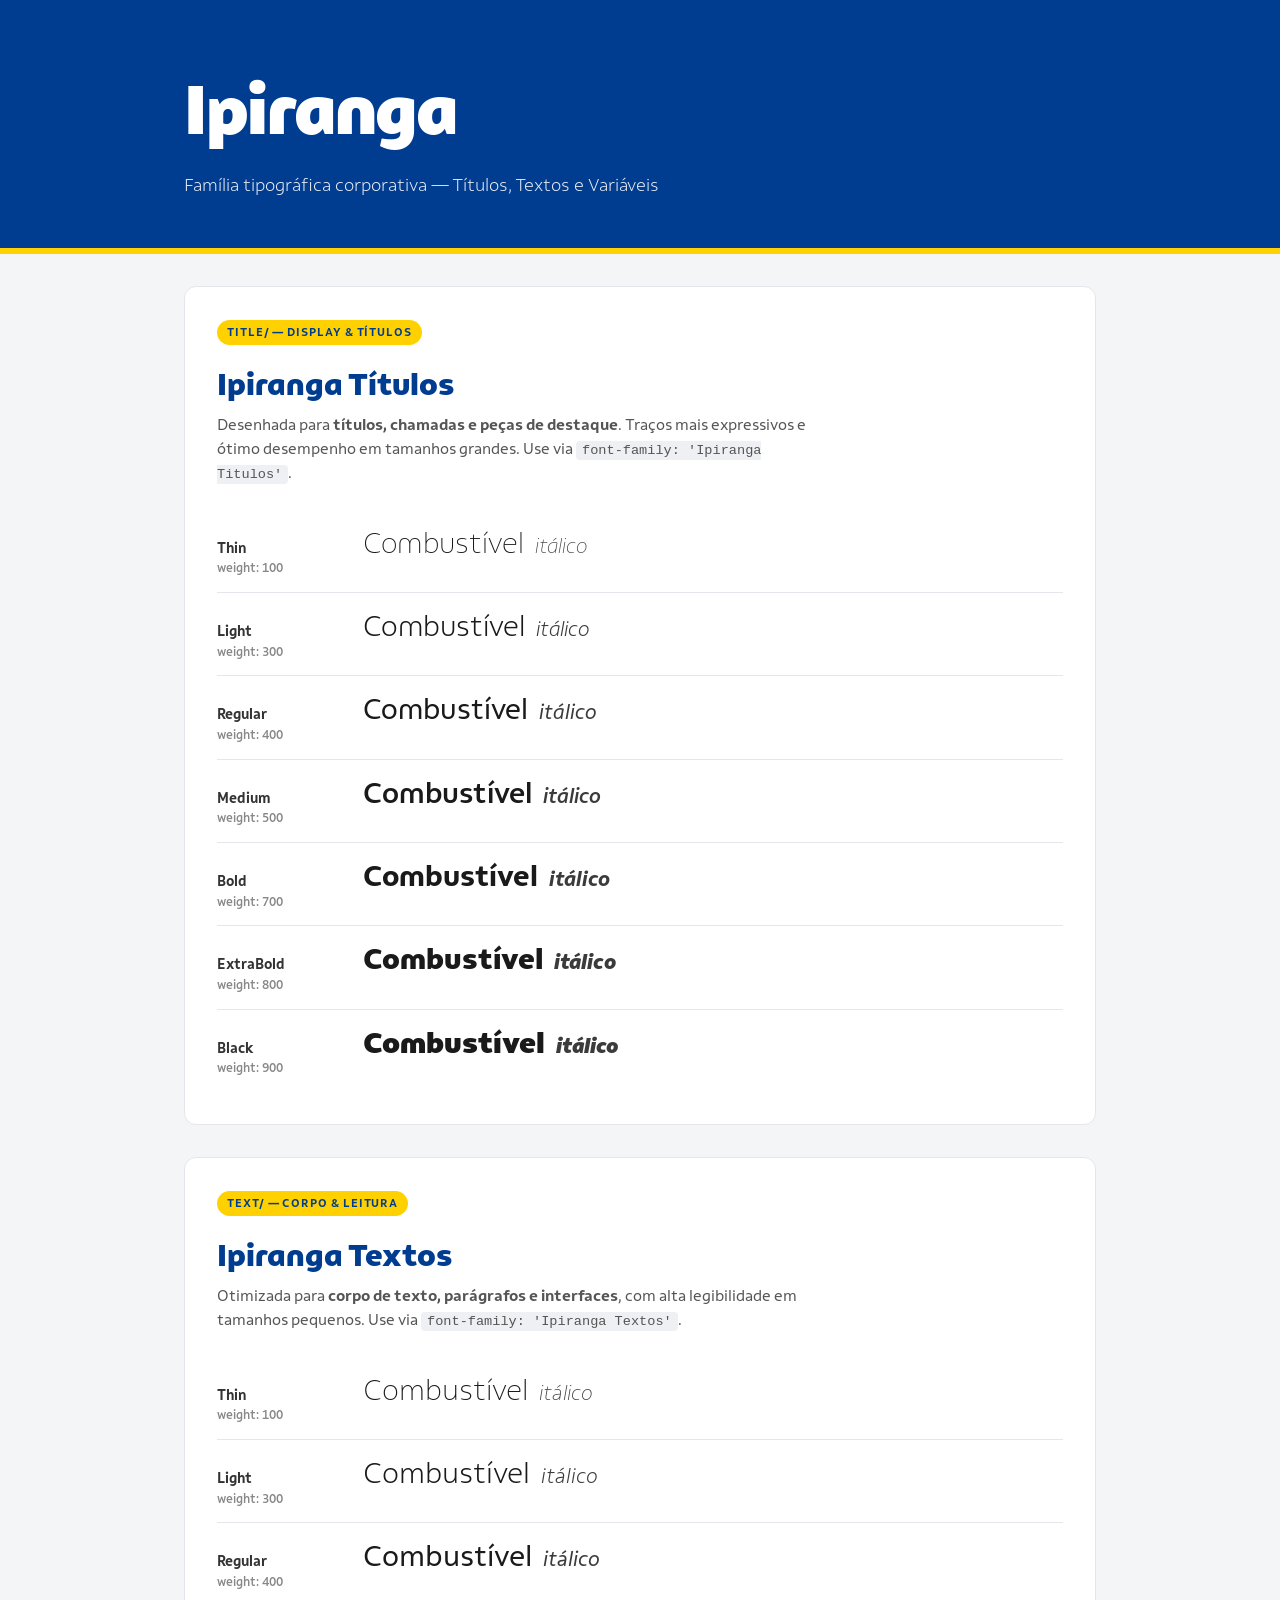
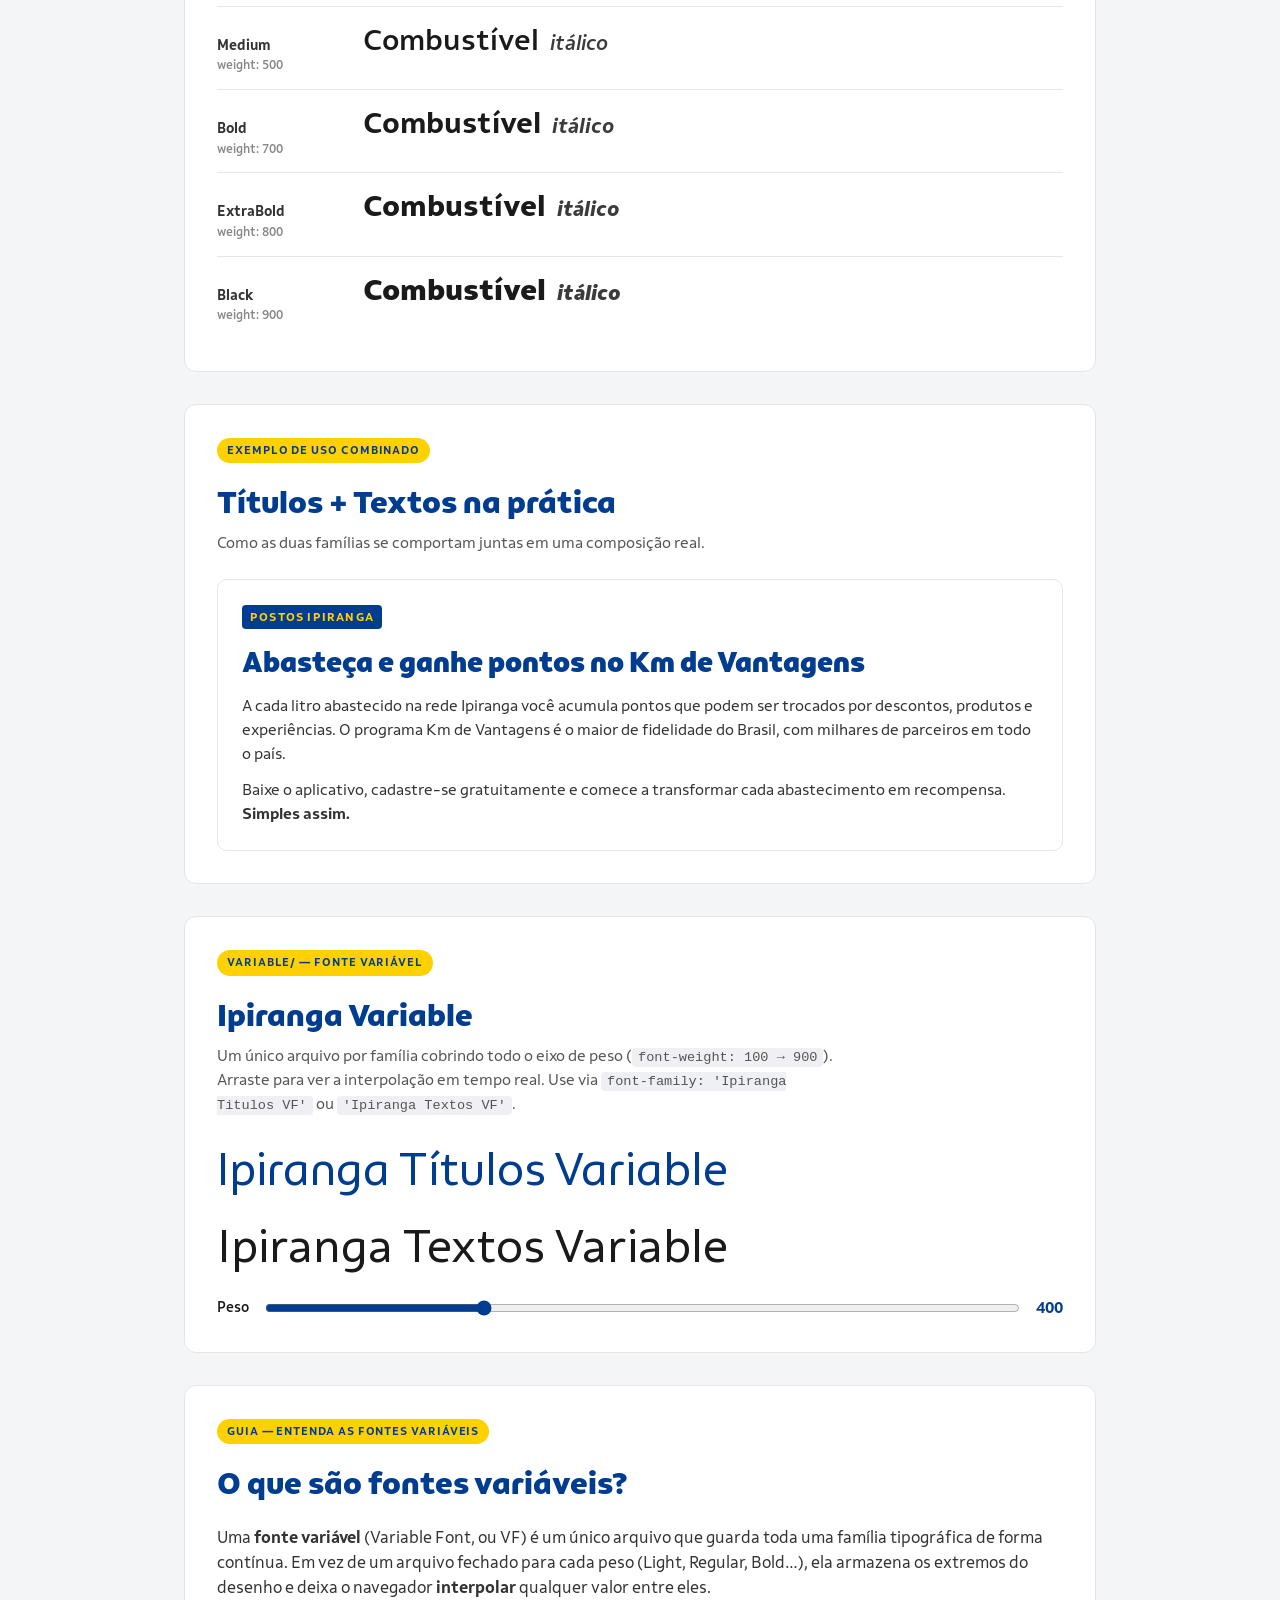
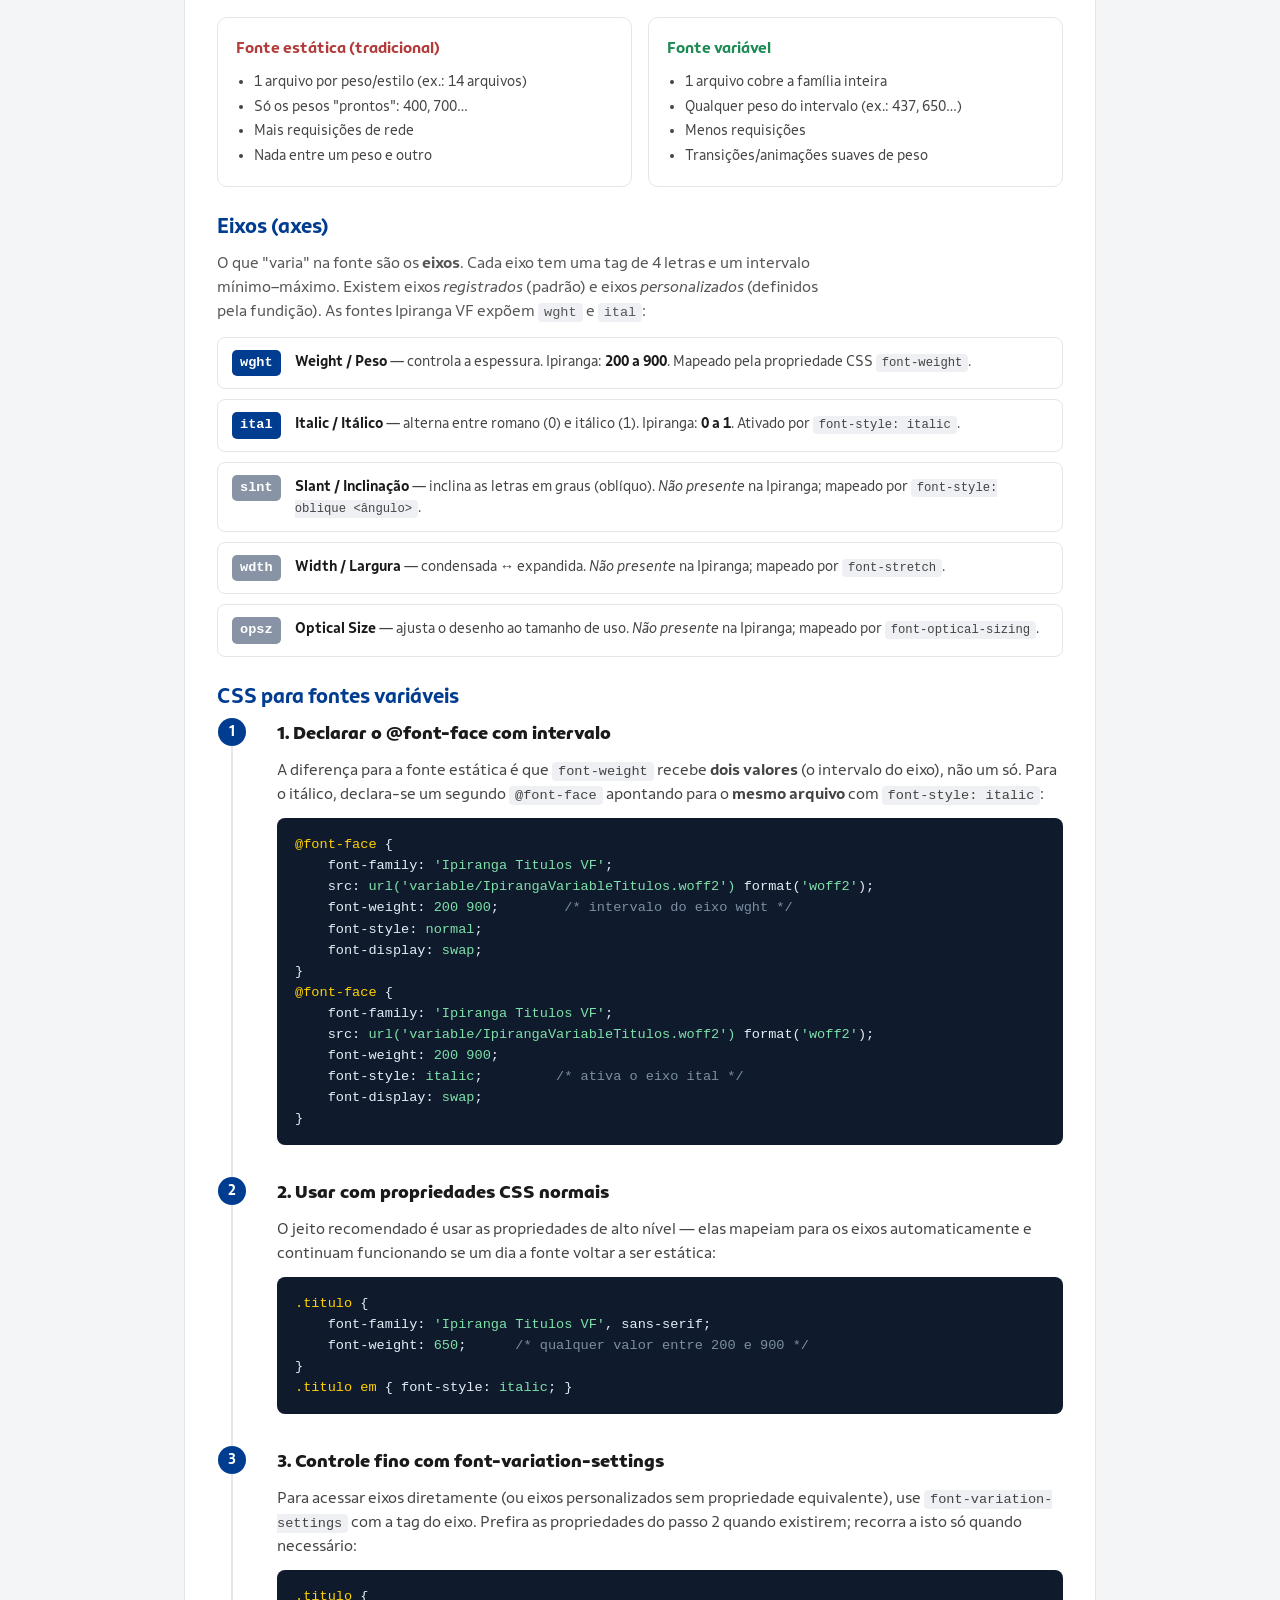
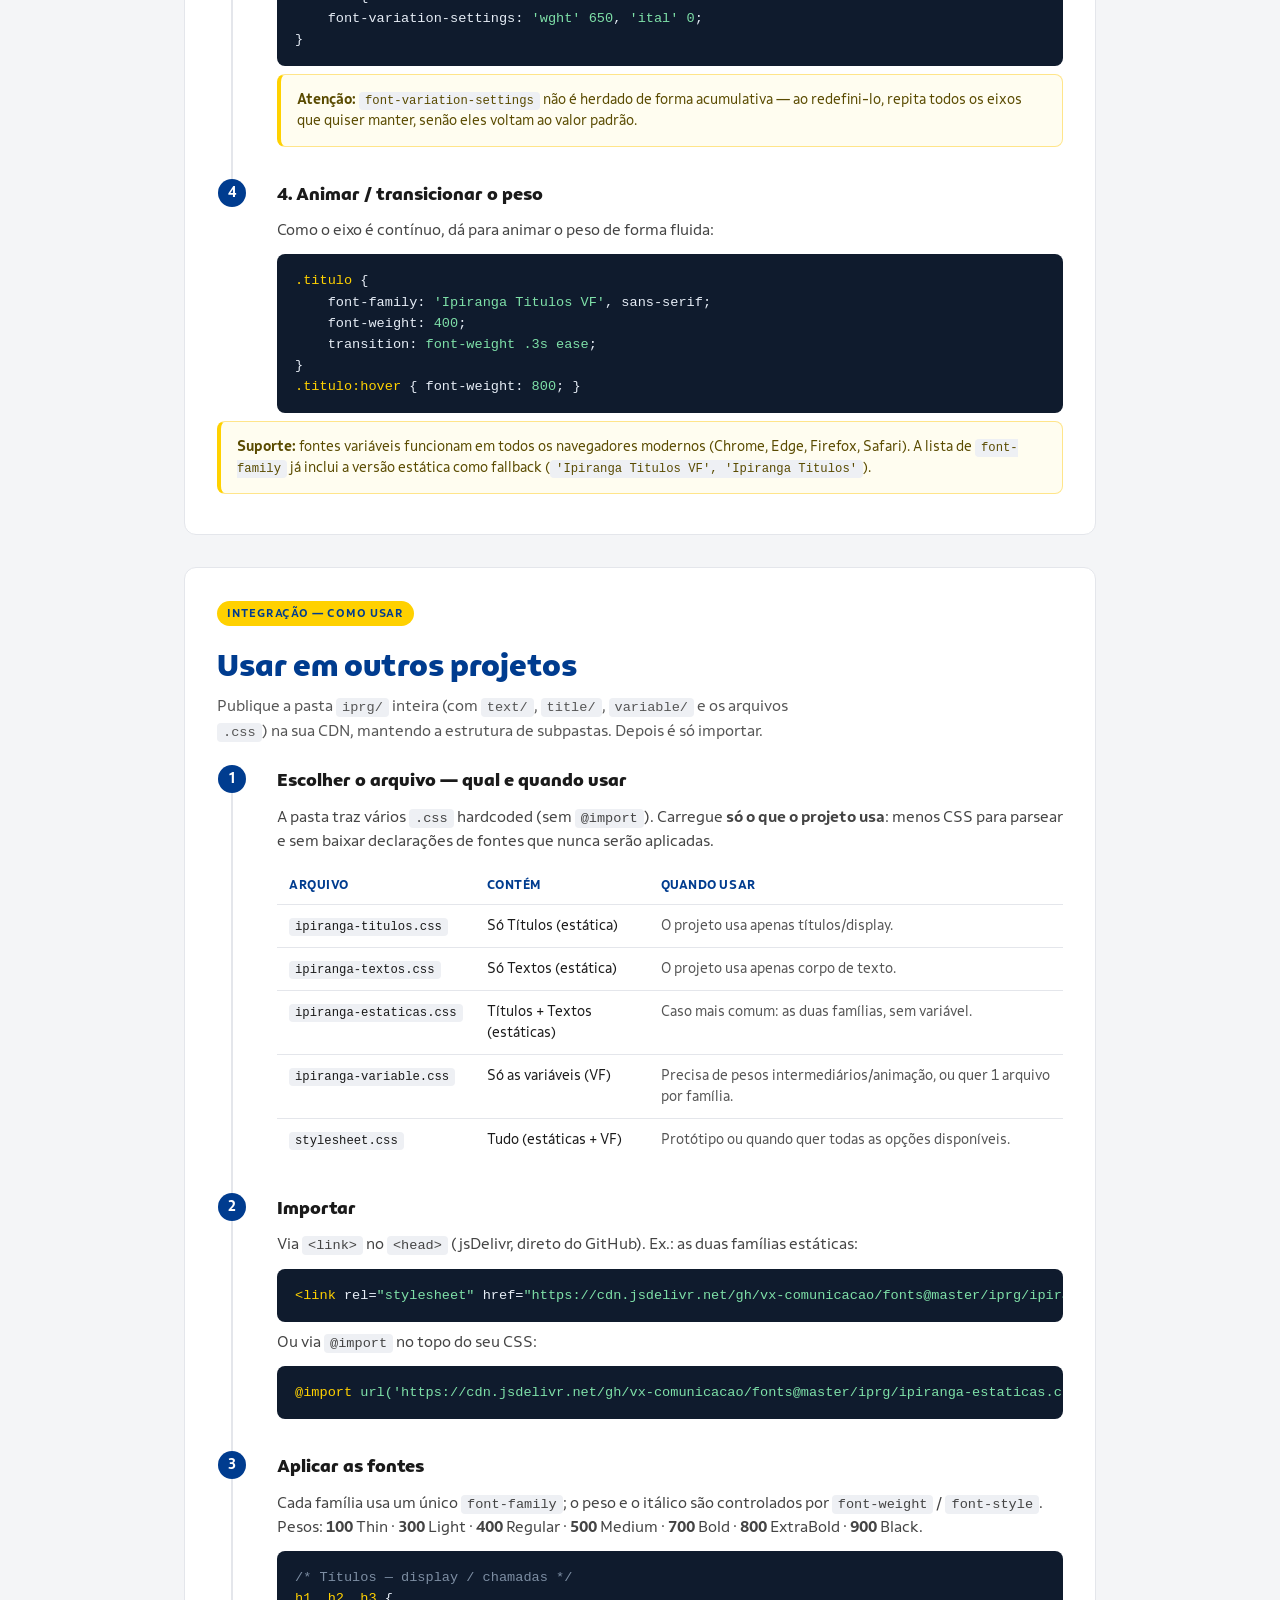
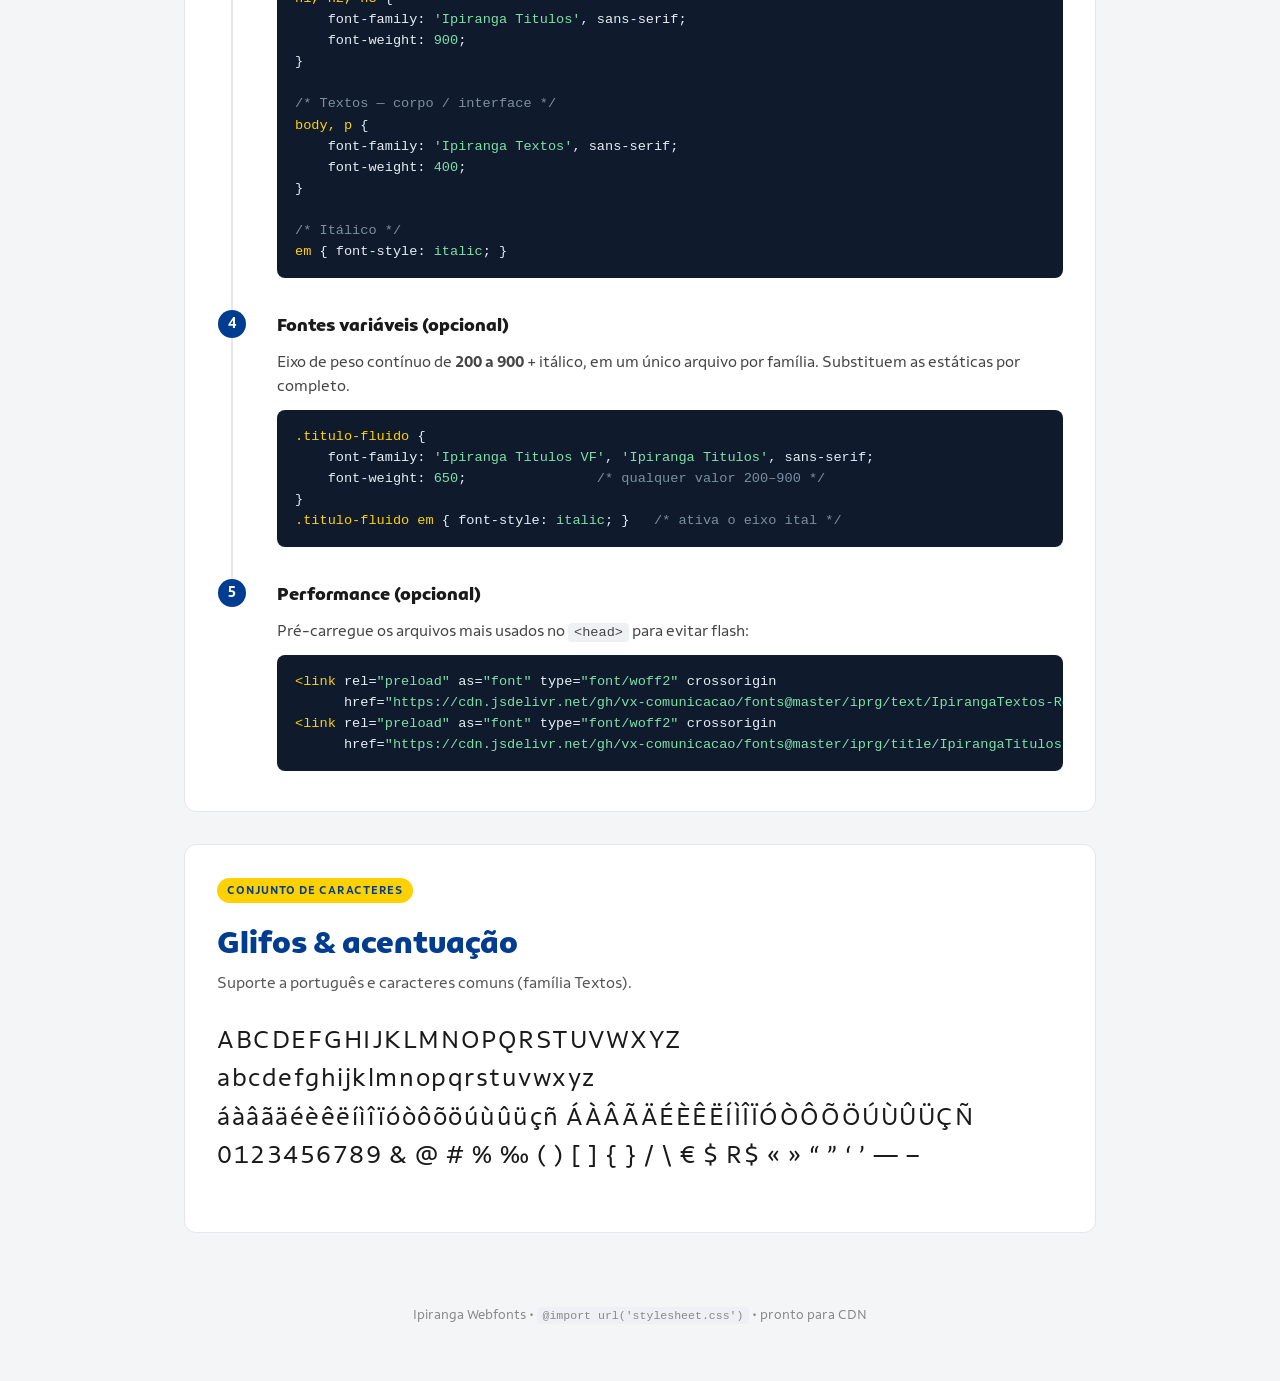
==== commit a357a728: "docs: usar URL real da CDN (jsDelivr) nas instruções Co-Authored-By: Claude Opus 4.8 (1M context) <n" ====
--- a/iprg/index.html
+++ b/iprg/index.html
@@ -635,10 +635,10 @@
 
             <div class="step">
                 <h4>Importar</h4>
-                <p>Via <code>&lt;link&gt;</code> no <code>&lt;head&gt;</code> (troque <code>SUA-CDN</code>). Ex.: as duas famílias estáticas:</p>
-<pre><code><span class="k">&lt;link</span> rel=<span class="s">"stylesheet"</span> href=<span class="s">"https://SUA-CDN/iprg/ipiranga-estaticas.css"</span><span class="k">&gt;</span></code></pre>
+                <p>Via <code>&lt;link&gt;</code> no <code>&lt;head&gt;</code> (jsDelivr, direto do GitHub). Ex.: as duas famílias estáticas:</p>
+<pre><code><span class="k">&lt;link</span> rel=<span class="s">"stylesheet"</span> href=<span class="s">"https://cdn.jsdelivr.net/gh/vx-comunicacao/fonts@master/iprg/ipiranga-estaticas.css"</span><span class="k">&gt;</span></code></pre>
                 <p>Ou via <code>@import</code> no topo do seu CSS:</p>
-<pre><code><span class="k">@import</span> <span class="s">url('https://SUA-CDN/iprg/ipiranga-estaticas.css')</span>;</code></pre>
+<pre><code><span class="k">@import</span> <span class="s">url('https://cdn.jsdelivr.net/gh/vx-comunicacao/fonts@master/iprg/ipiranga-estaticas.css')</span>;</code></pre>
             </div>
 
             <div class="step">
@@ -684,9 +684,9 @@
                 <h4>Performance (opcional)</h4>
                 <p>Pré-carregue os arquivos mais usados no <code>&lt;head&gt;</code> para evitar flash:</p>
 <pre><code><span class="k">&lt;link</span> rel=<span class="s">"preload"</span> as=<span class="s">"font"</span> type=<span class="s">"font/woff2"</span> crossorigin
-      href=<span class="s">"https://SUA-CDN/iprg/text/IpirangaTextos-Regular.woff2"</span><span class="k">&gt;</span>
+      href=<span class="s">"https://cdn.jsdelivr.net/gh/vx-comunicacao/fonts@master/iprg/text/IpirangaTextos-Regular.woff2"</span><span class="k">&gt;</span>
 <span class="k">&lt;link</span> rel=<span class="s">"preload"</span> as=<span class="s">"font"</span> type=<span class="s">"font/woff2"</span> crossorigin
-      href=<span class="s">"https://SUA-CDN/iprg/title/IpirangaTitulos-Black.woff2"</span><span class="k">&gt;</span></code></pre>
+      href=<span class="s">"https://cdn.jsdelivr.net/gh/vx-comunicacao/fonts@master/iprg/title/IpirangaTitulos-Black.woff2"</span><span class="k">&gt;</span></code></pre>
             </div>
 
         </div>
--- a/iprg/stylesheet.css
+++ b/iprg/stylesheet.css
@@ -11,7 +11,7 @@
      ipiranga-titulos.css · ipiranga-textos.css · ipiranga-variable.css
 
    Importar via CDN:
-     <link rel="stylesheet" href="https://SUA-CDN/iprg/stylesheet.css">
+     <link rel="stylesheet" href="https://cdn.jsdelivr.net/gh/vx-comunicacao/fonts@master/iprg/stylesheet.css">
    ========================================================================== */
 
 
@@ -303,15 +303,15 @@
 /* =========================================================================
    COMO USAR EM OUTROS PROJETOS
    -------------------------------------------------------------------------
-   1) IMPORTAR (troque SUA-CDN pela URL real da CDN)
+   1) IMPORTAR (via jsDelivr, direto do repositório GitHub)
 
       Tudo de uma vez (este arquivo):
-         <link rel="stylesheet" href="https://SUA-CDN/iprg/stylesheet.css">
+         <link rel="stylesheet" href="https://cdn.jsdelivr.net/gh/vx-comunicacao/fonts@master/iprg/stylesheet.css">
 
       Ou só o que precisar (arquivos modulares):
-         <link rel="stylesheet" href="https://SUA-CDN/iprg/ipiranga-titulos.css">
-         <link rel="stylesheet" href="https://SUA-CDN/iprg/ipiranga-textos.css">
-         <link rel="stylesheet" href="https://SUA-CDN/iprg/ipiranga-variable.css">
+         <link rel="stylesheet" href="https://cdn.jsdelivr.net/gh/vx-comunicacao/fonts@master/iprg/ipiranga-titulos.css">
+         <link rel="stylesheet" href="https://cdn.jsdelivr.net/gh/vx-comunicacao/fonts@master/iprg/ipiranga-textos.css">
+         <link rel="stylesheet" href="https://cdn.jsdelivr.net/gh/vx-comunicacao/fonts@master/iprg/ipiranga-variable.css">
 
    2) APLICAR — ESTÁTICAS
       Cada família usa UM font-family; peso e itálico por
@@ -337,9 +337,9 @@
    4) PERFORMANCE (opcional)
       Pré-carregue os arquivos mais usados no <head>:
          <link rel="preload" as="font" type="font/woff2" crossorigin
-               href="https://SUA-CDN/iprg/text/IpirangaTextos-Regular.woff2">
+               href="https://cdn.jsdelivr.net/gh/vx-comunicacao/fonts@master/iprg/text/IpirangaTextos-Regular.woff2">
          <link rel="preload" as="font" type="font/woff2" crossorigin
-               href="https://SUA-CDN/iprg/title/IpirangaTitulos-Black.woff2">
+               href="https://cdn.jsdelivr.net/gh/vx-comunicacao/fonts@master/iprg/title/IpirangaTitulos-Black.woff2">
 
    OBSERVAÇÃO
       Publique a pasta iprg/ inteira (text/, title/, variable/ + os .css)
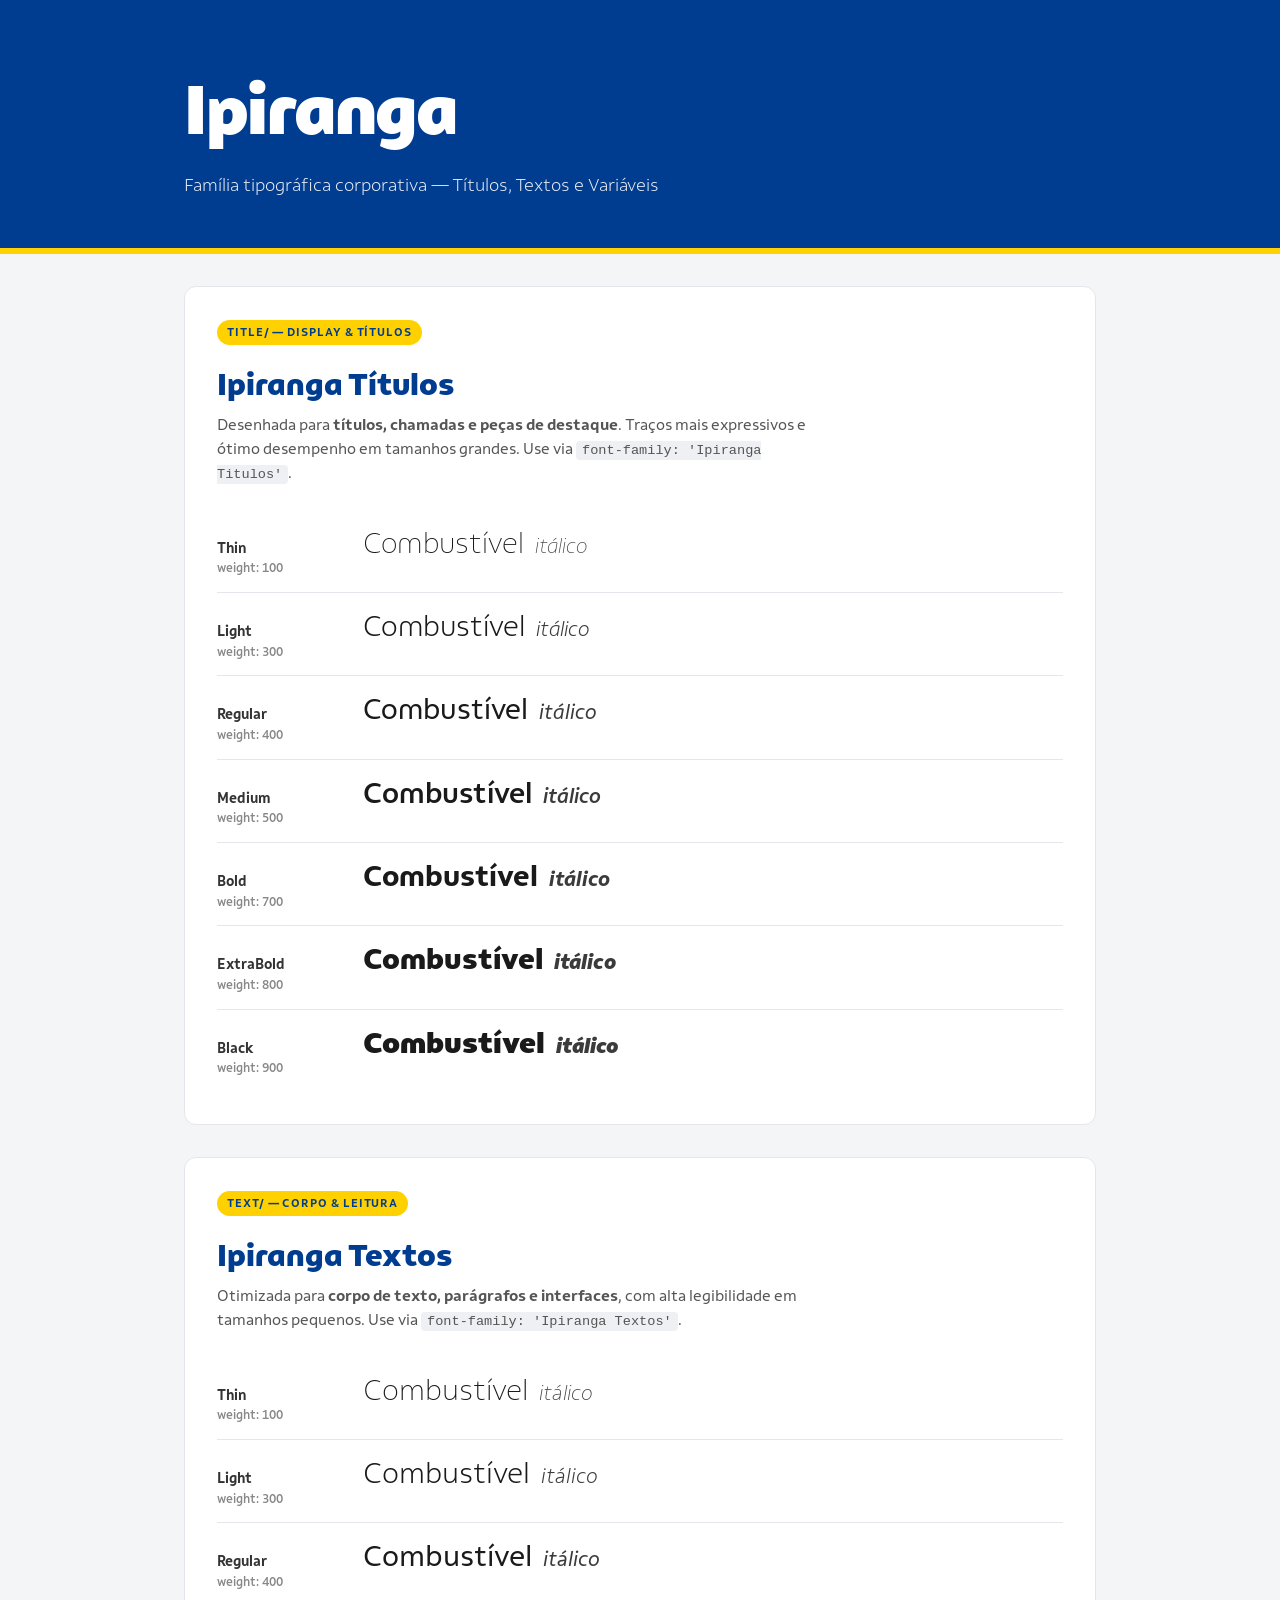
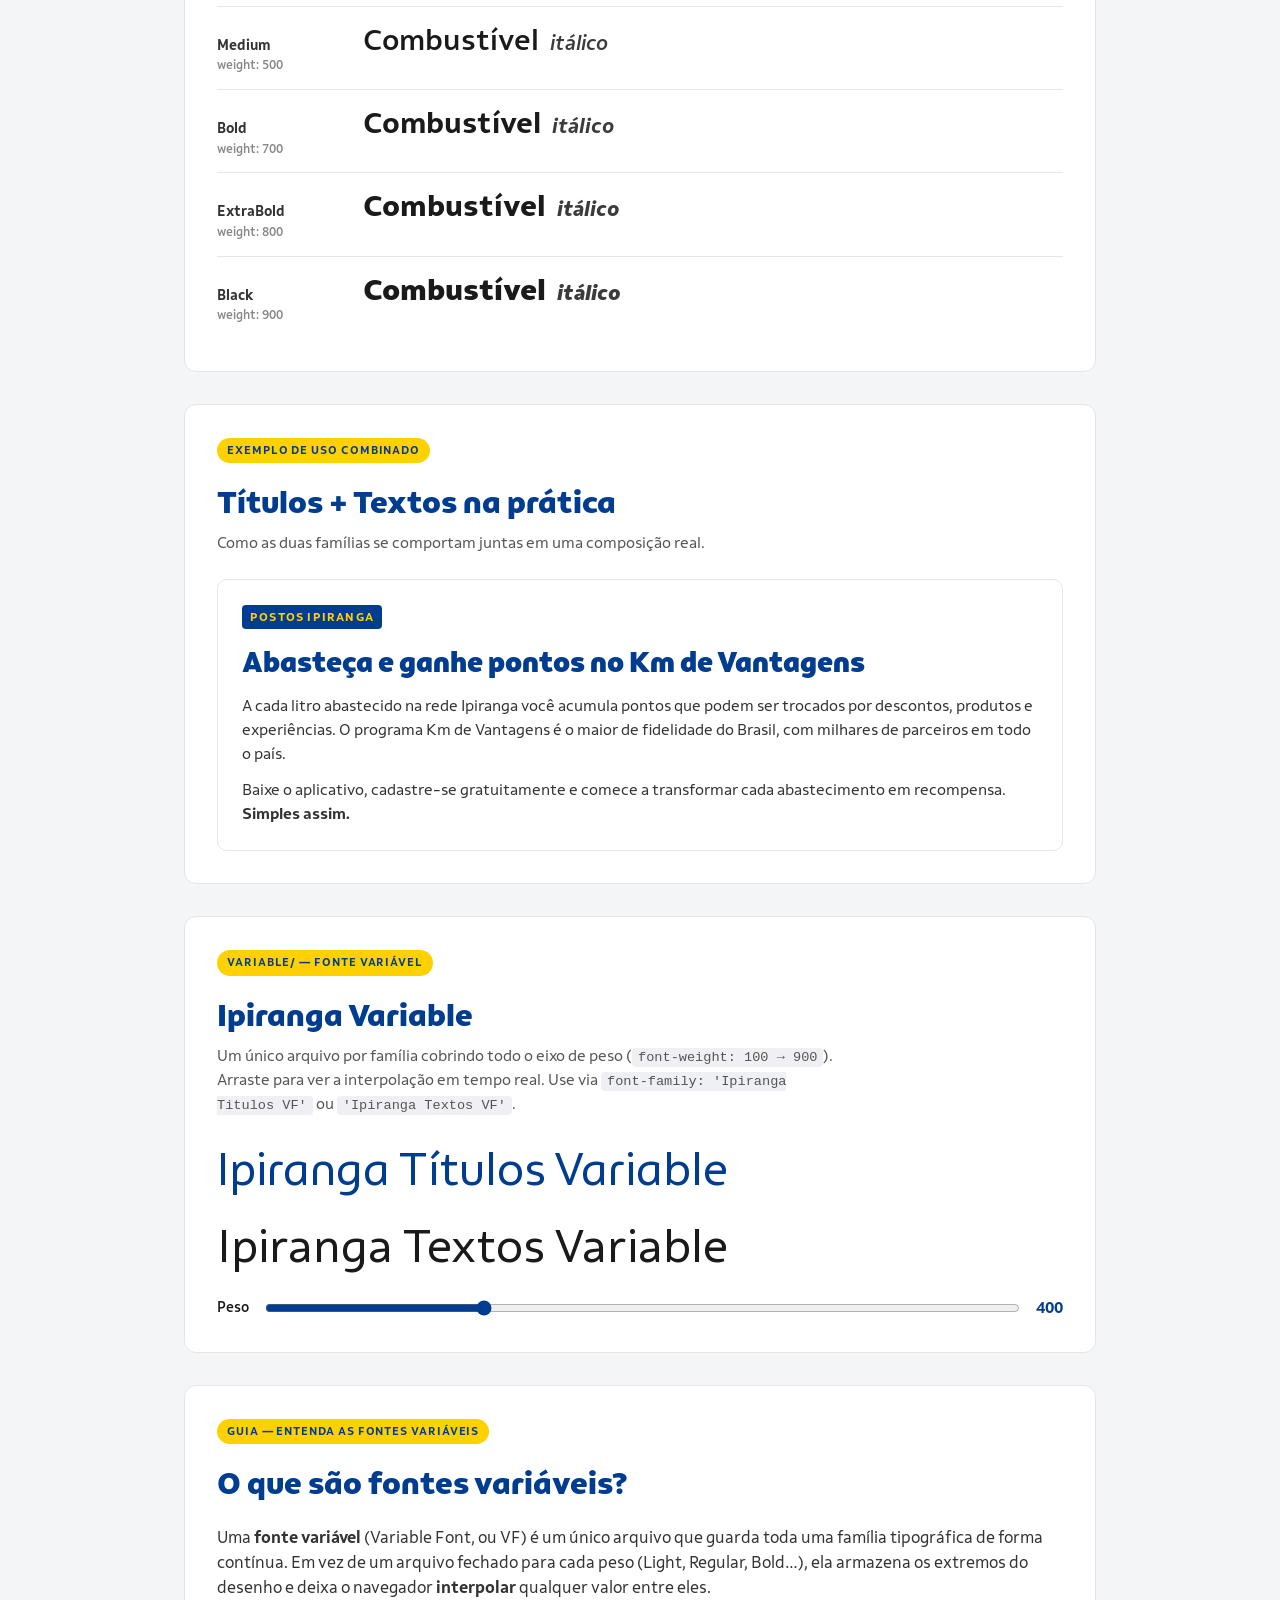
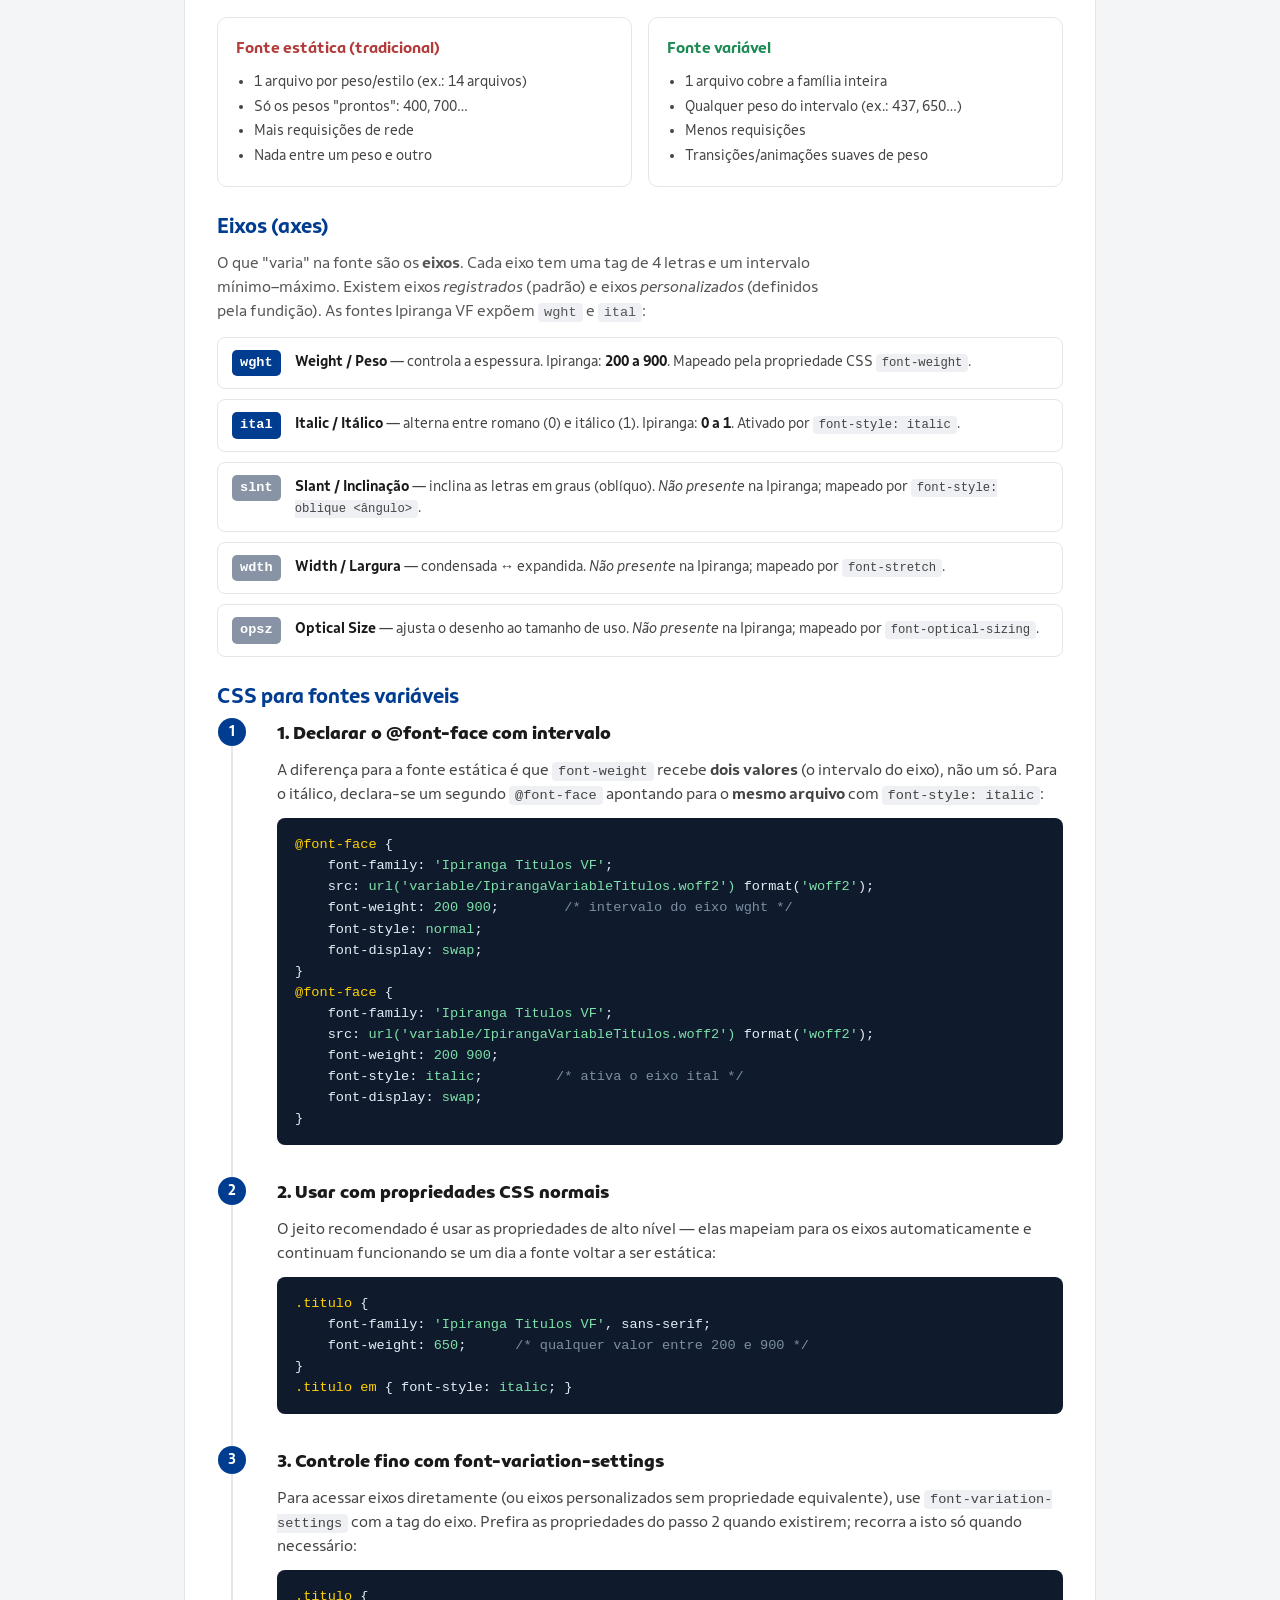
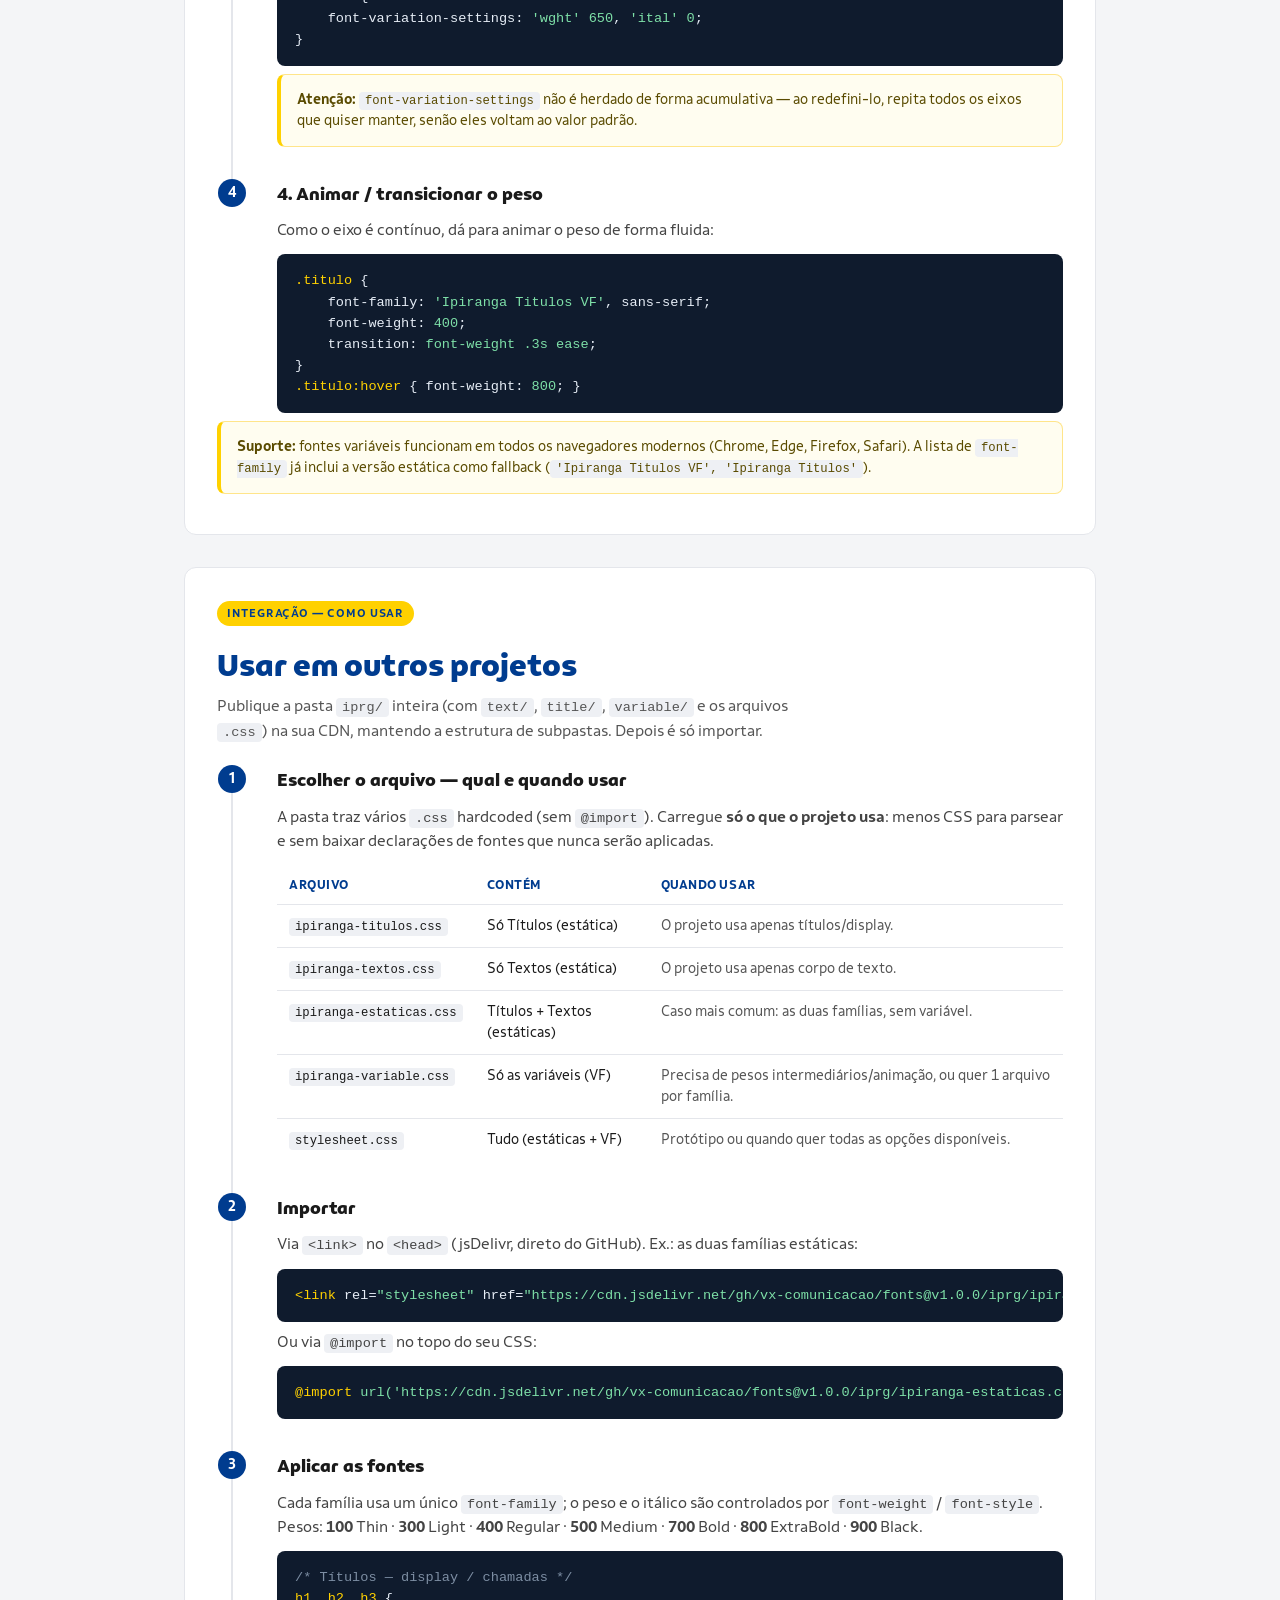
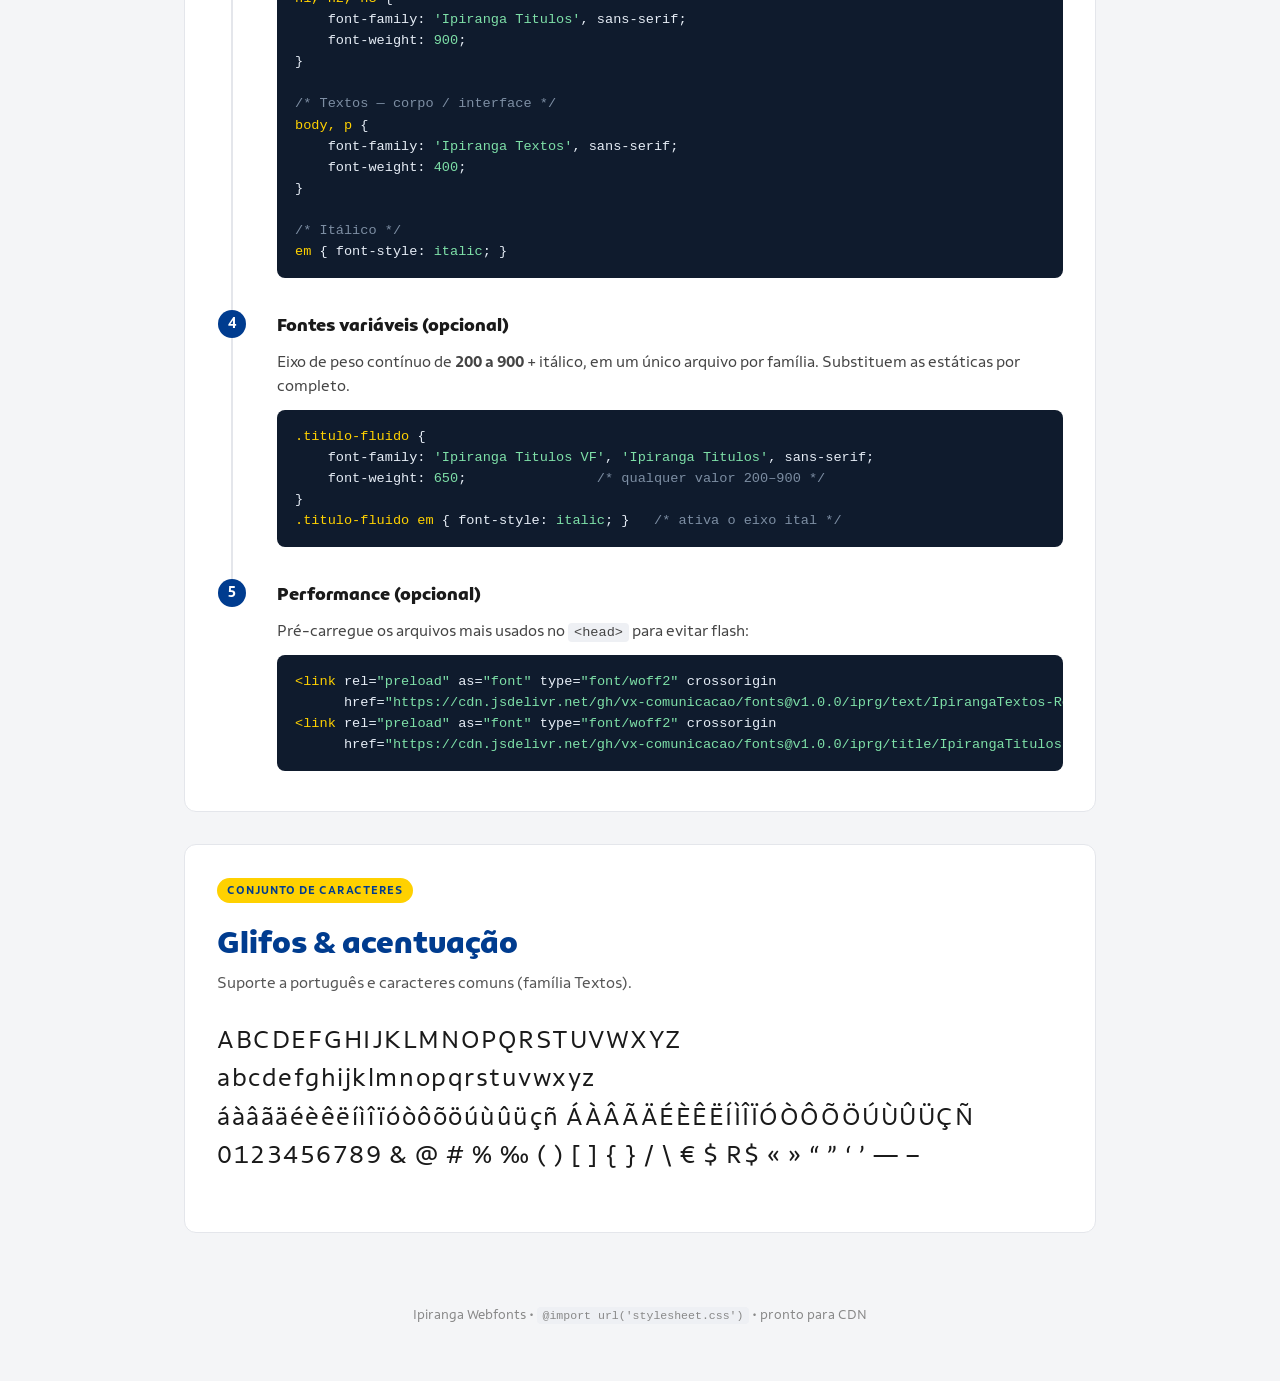
==== commit 0c8efc3f: "docs: fixar CDN na versão v1.0.0 (cache permanente no jsDelivr) Co-Authored-By: Claude Opus 4.8 (1M " ====
--- a/iprg/index.html
+++ b/iprg/index.html
@@ -636,9 +636,9 @@
             <div class="step">
                 <h4>Importar</h4>
                 <p>Via <code>&lt;link&gt;</code> no <code>&lt;head&gt;</code> (jsDelivr, direto do GitHub). Ex.: as duas famílias estáticas:</p>
-<pre><code><span class="k">&lt;link</span> rel=<span class="s">"stylesheet"</span> href=<span class="s">"https://cdn.jsdelivr.net/gh/vx-comunicacao/fonts@master/iprg/ipiranga-estaticas.css"</span><span class="k">&gt;</span></code></pre>
+<pre><code><span class="k">&lt;link</span> rel=<span class="s">"stylesheet"</span> href=<span class="s">"https://cdn.jsdelivr.net/gh/vx-comunicacao/fonts@v1.0.0/iprg/ipiranga-estaticas.css"</span><span class="k">&gt;</span></code></pre>
                 <p>Ou via <code>@import</code> no topo do seu CSS:</p>
-<pre><code><span class="k">@import</span> <span class="s">url('https://cdn.jsdelivr.net/gh/vx-comunicacao/fonts@master/iprg/ipiranga-estaticas.css')</span>;</code></pre>
+<pre><code><span class="k">@import</span> <span class="s">url('https://cdn.jsdelivr.net/gh/vx-comunicacao/fonts@v1.0.0/iprg/ipiranga-estaticas.css')</span>;</code></pre>
             </div>
 
             <div class="step">
@@ -684,9 +684,9 @@
                 <h4>Performance (opcional)</h4>
                 <p>Pré-carregue os arquivos mais usados no <code>&lt;head&gt;</code> para evitar flash:</p>
 <pre><code><span class="k">&lt;link</span> rel=<span class="s">"preload"</span> as=<span class="s">"font"</span> type=<span class="s">"font/woff2"</span> crossorigin
-      href=<span class="s">"https://cdn.jsdelivr.net/gh/vx-comunicacao/fonts@master/iprg/text/IpirangaTextos-Regular.woff2"</span><span class="k">&gt;</span>
+      href=<span class="s">"https://cdn.jsdelivr.net/gh/vx-comunicacao/fonts@v1.0.0/iprg/text/IpirangaTextos-Regular.woff2"</span><span class="k">&gt;</span>
 <span class="k">&lt;link</span> rel=<span class="s">"preload"</span> as=<span class="s">"font"</span> type=<span class="s">"font/woff2"</span> crossorigin
-      href=<span class="s">"https://cdn.jsdelivr.net/gh/vx-comunicacao/fonts@master/iprg/title/IpirangaTitulos-Black.woff2"</span><span class="k">&gt;</span></code></pre>
+      href=<span class="s">"https://cdn.jsdelivr.net/gh/vx-comunicacao/fonts@v1.0.0/iprg/title/IpirangaTitulos-Black.woff2"</span><span class="k">&gt;</span></code></pre>
             </div>
 
         </div>
--- a/iprg/stylesheet.css
+++ b/iprg/stylesheet.css
@@ -11,7 +11,7 @@
      ipiranga-titulos.css · ipiranga-textos.css · ipiranga-variable.css
 
    Importar via CDN:
-     <link rel="stylesheet" href="https://cdn.jsdelivr.net/gh/vx-comunicacao/fonts@master/iprg/stylesheet.css">
+     <link rel="stylesheet" href="https://cdn.jsdelivr.net/gh/vx-comunicacao/fonts@v1.0.0/iprg/stylesheet.css">
    ========================================================================== */
 
 
@@ -306,12 +306,12 @@
    1) IMPORTAR (via jsDelivr, direto do repositório GitHub)
 
       Tudo de uma vez (este arquivo):
-         <link rel="stylesheet" href="https://cdn.jsdelivr.net/gh/vx-comunicacao/fonts@master/iprg/stylesheet.css">
+         <link rel="stylesheet" href="https://cdn.jsdelivr.net/gh/vx-comunicacao/fonts@v1.0.0/iprg/stylesheet.css">
 
       Ou só o que precisar (arquivos modulares):
-         <link rel="stylesheet" href="https://cdn.jsdelivr.net/gh/vx-comunicacao/fonts@master/iprg/ipiranga-titulos.css">
-         <link rel="stylesheet" href="https://cdn.jsdelivr.net/gh/vx-comunicacao/fonts@master/iprg/ipiranga-textos.css">
-         <link rel="stylesheet" href="https://cdn.jsdelivr.net/gh/vx-comunicacao/fonts@master/iprg/ipiranga-variable.css">
+         <link rel="stylesheet" href="https://cdn.jsdelivr.net/gh/vx-comunicacao/fonts@v1.0.0/iprg/ipiranga-titulos.css">
+         <link rel="stylesheet" href="https://cdn.jsdelivr.net/gh/vx-comunicacao/fonts@v1.0.0/iprg/ipiranga-textos.css">
+         <link rel="stylesheet" href="https://cdn.jsdelivr.net/gh/vx-comunicacao/fonts@v1.0.0/iprg/ipiranga-variable.css">
 
    2) APLICAR — ESTÁTICAS
       Cada família usa UM font-family; peso e itálico por
@@ -337,9 +337,9 @@
    4) PERFORMANCE (opcional)
       Pré-carregue os arquivos mais usados no <head>:
          <link rel="preload" as="font" type="font/woff2" crossorigin
-               href="https://cdn.jsdelivr.net/gh/vx-comunicacao/fonts@master/iprg/text/IpirangaTextos-Regular.woff2">
+               href="https://cdn.jsdelivr.net/gh/vx-comunicacao/fonts@v1.0.0/iprg/text/IpirangaTextos-Regular.woff2">
          <link rel="preload" as="font" type="font/woff2" crossorigin
-               href="https://cdn.jsdelivr.net/gh/vx-comunicacao/fonts@master/iprg/title/IpirangaTitulos-Black.woff2">
+               href="https://cdn.jsdelivr.net/gh/vx-comunicacao/fonts@v1.0.0/iprg/title/IpirangaTitulos-Black.woff2">
 
    OBSERVAÇÃO
       Publique a pasta iprg/ inteira (text/, title/, variable/ + os .css)
